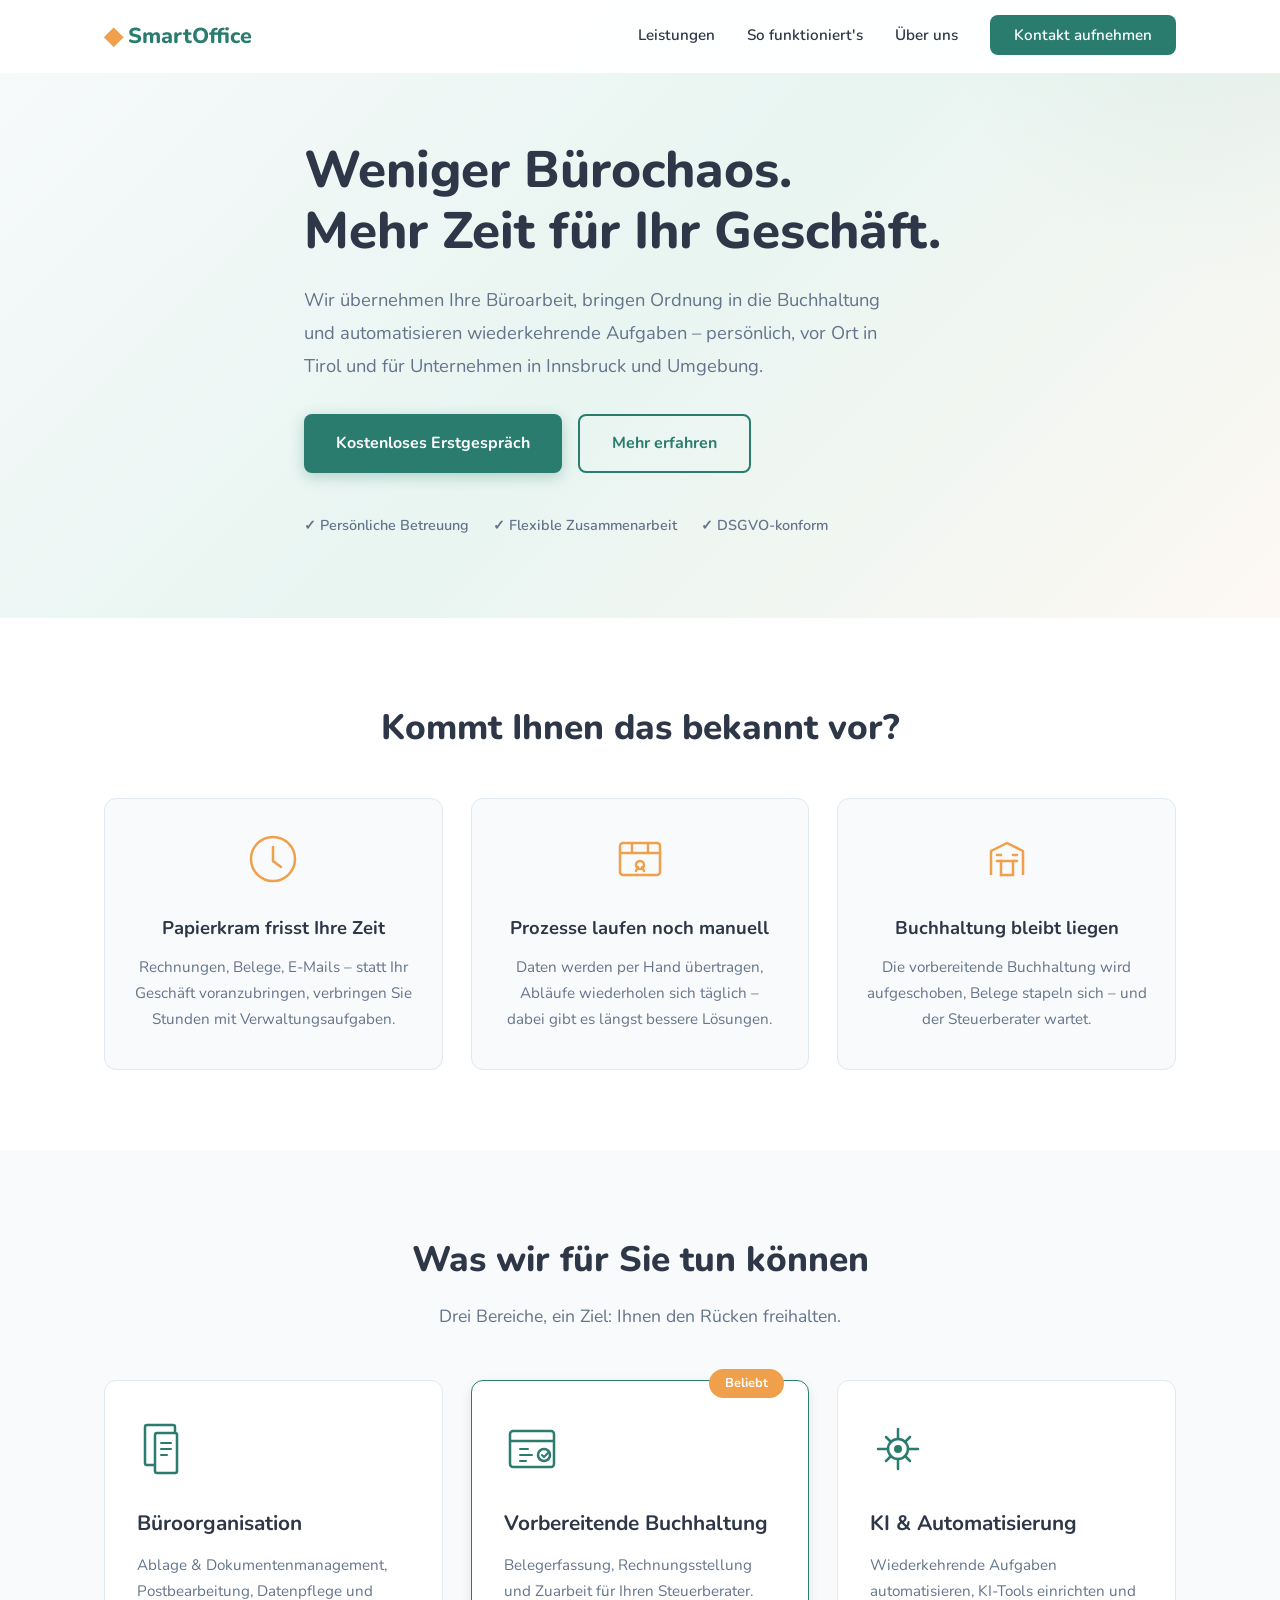
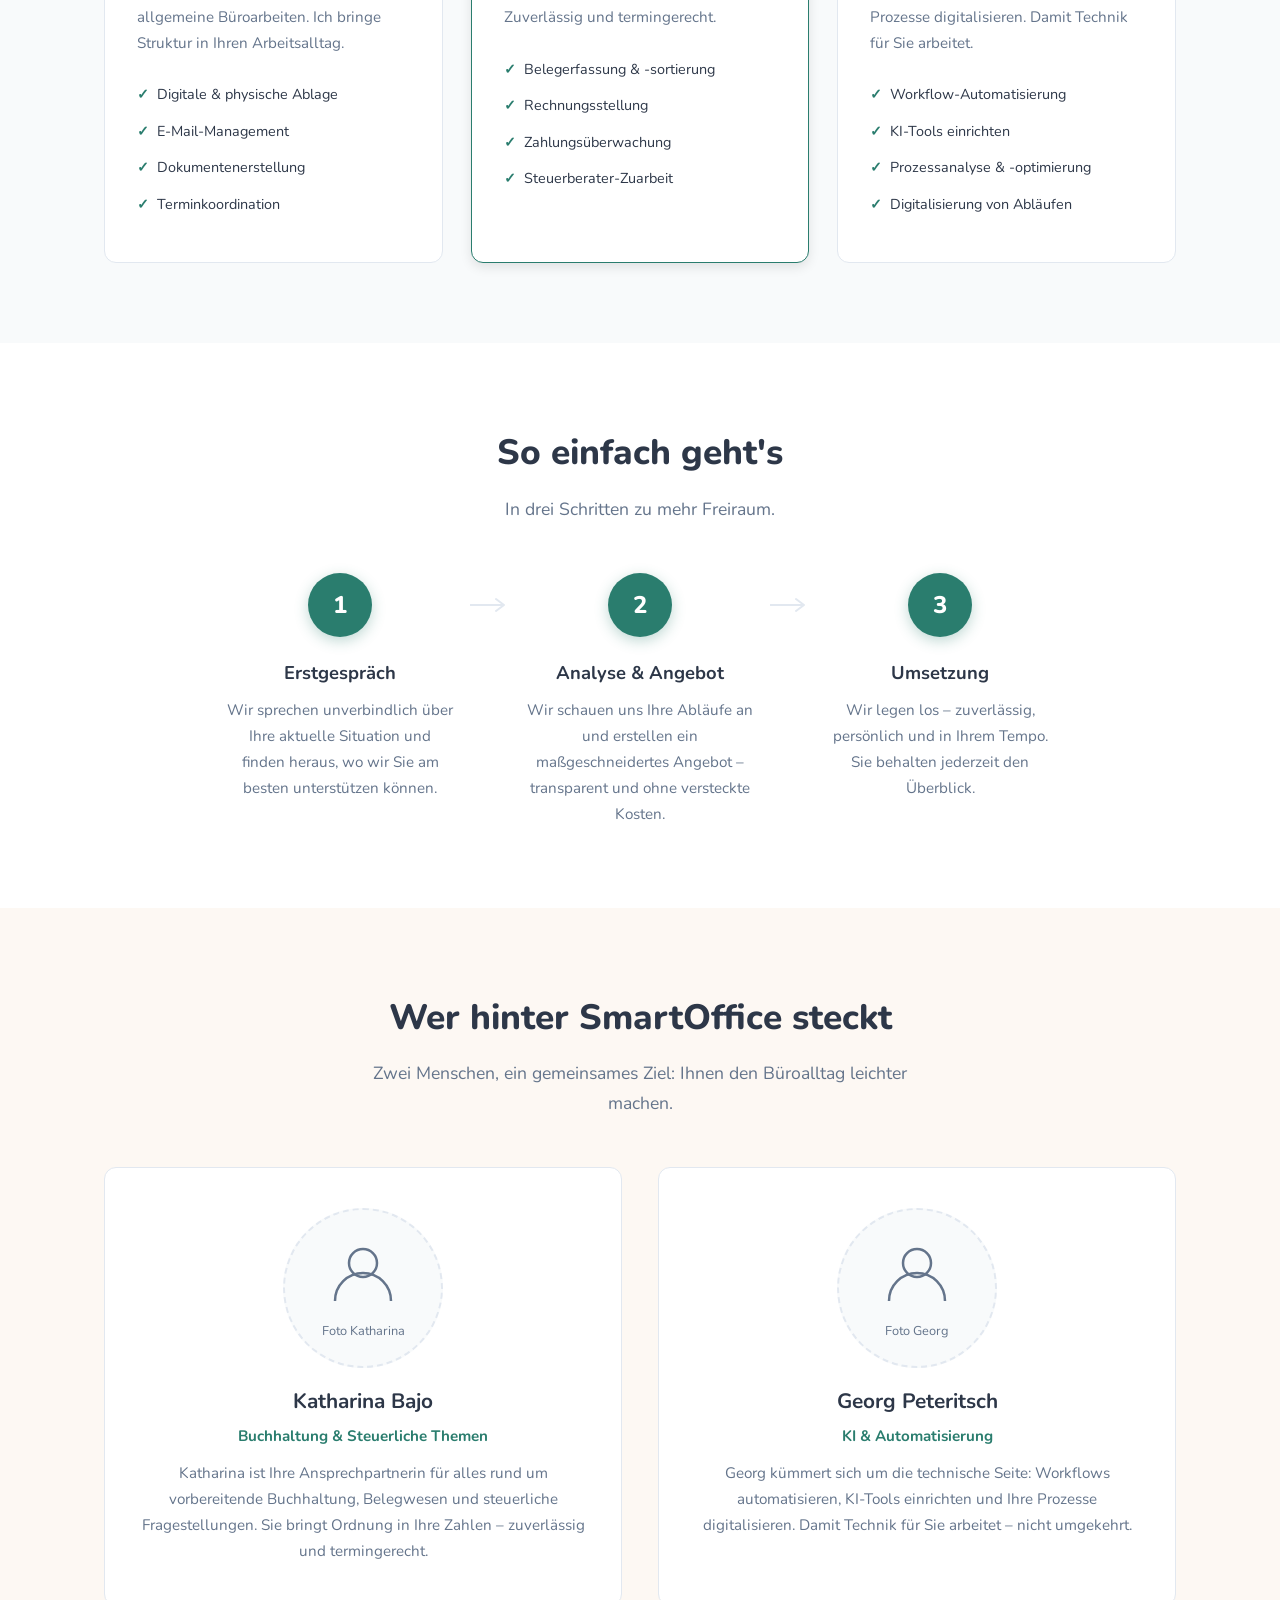
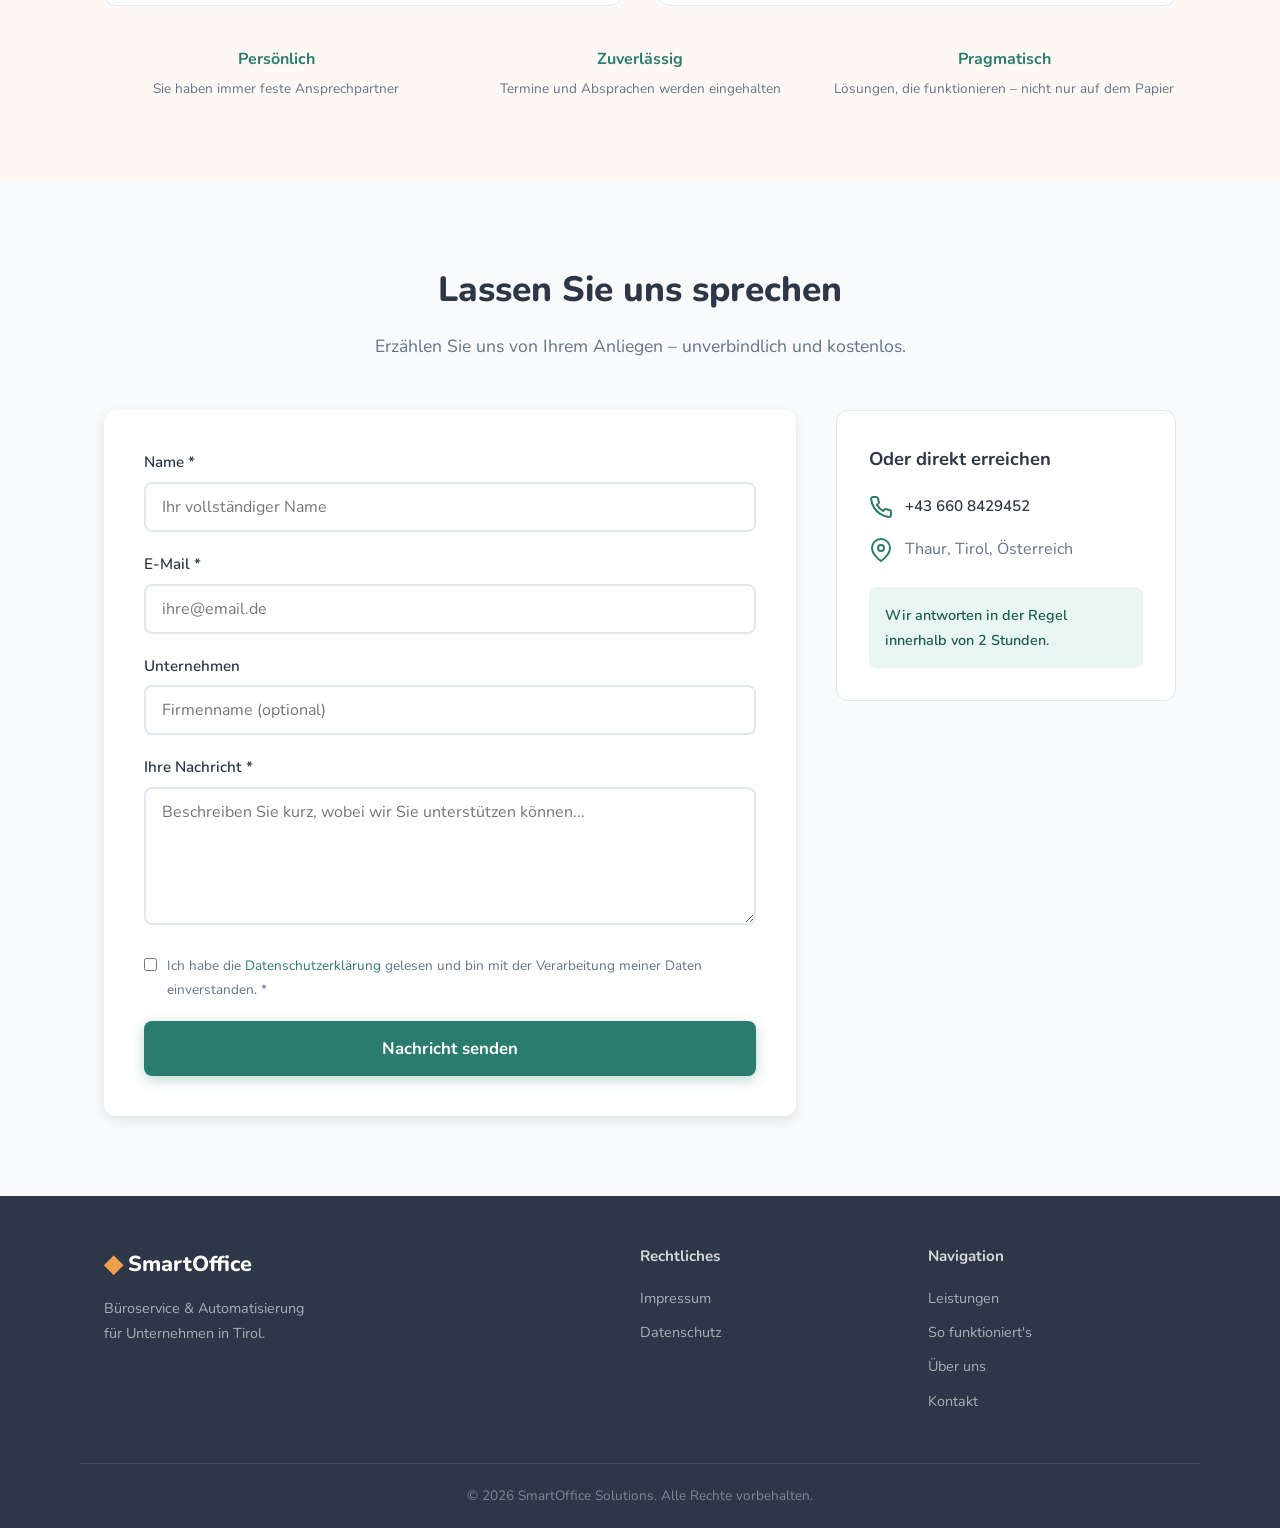
==== index.html @ bead30ac "SEO: Lokale Optimierung für Tirol/Innsbruck - Title & Meta-Description mit lokalen Keywords (Tirol, " ====
<!DOCTYPE html>
<html lang="de">
<head>
    <meta charset="UTF-8">
    <meta name="viewport" content="width=device-width, initial-scale=1.0">
    <title>Büroservice & KI-Automatisierung in Tirol | SmartOffice Solutions Innsbruck</title>
    <meta name="description" content="Büroservice in Tirol: Vorbereitende Buchhaltung, Büroorganisation und KI-Automatisierung für Unternehmen in Innsbruck, Thaur und Umgebung. Persönlich, zuverlässig, effizient.">
    <meta name="keywords" content="Büroservice Tirol, Büroservice Innsbruck, vorbereitende Buchhaltung Tirol, KI Automatisierung Tirol, Büroorganisation Innsbruck, virtuelle Assistenz Tirol, Prozessoptimierung KMU Österreich">
    <meta name="geo.region" content="AT-7">
    <meta name="geo.placename" content="Thaur, Tirol">
    <meta name="geo.position" content="47.2906;11.4614">
    <meta name="ICBM" content="47.2906, 11.4614">
    <link rel="canonical" href="https://smartoffice-solutions.at">
    <meta property="og:title" content="Büroservice & KI-Automatisierung in Tirol | SmartOffice Solutions">
    <meta property="og:description" content="Weniger Bürochaos, mehr Zeit für Ihr Geschäft. Büroorganisation, Buchhaltung und KI-Automatisierung in Tirol – aus einer Hand.">
    <meta property="og:type" content="website">
    <meta property="og:url" content="https://smartoffice-solutions.at">
    <meta property="og:locale" content="de_AT">
    <link rel="preconnect" href="https://fonts.googleapis.com">
    <link rel="preconnect" href="https://fonts.gstatic.com" crossorigin>
    <link href="https://fonts.googleapis.com/css2?family=Nunito:wght@400;600;700;800&display=swap" rel="stylesheet">
    <link rel="stylesheet" href="css/style.css">
</head>
<body>

    <!-- Navigation -->
    <nav class="navbar" id="navbar">
        <div class="container nav-container">
            <a href="#" class="logo">
                <span class="logo-icon">&#9670;</span> SmartOffice
            </a>
            <button class="nav-toggle" id="navToggle" aria-label="Menü öffnen">
                <span></span>
                <span></span>
                <span></span>
            </button>
            <ul class="nav-links" id="navLinks">
                <li><a href="#leistungen">Leistungen</a></li>
                <li><a href="#ablauf">So funktioniert's</a></li>
                <li><a href="#ueber">Über uns</a></li>
                <li><a href="#kontakt" class="nav-cta">Kontakt aufnehmen</a></li>
            </ul>
        </div>
    </nav>

    <!-- Hero -->
    <header class="hero" id="hero">
        <div class="container hero-content">
            <h1>Weniger Bürochaos.<br>Mehr Zeit für Ihr Geschäft.</h1>
            <p class="hero-subtitle">Wir übernehmen Ihre Büroarbeit, bringen Ordnung in die Buchhaltung und automatisieren wiederkehrende Aufgaben – persönlich, vor Ort in Tirol und für Unternehmen in Innsbruck und Umgebung.</p>
            <div class="hero-buttons">
                <a href="#kontakt" class="btn btn-primary">Kostenloses Erstgespräch</a>
                <a href="#leistungen" class="btn btn-secondary">Mehr erfahren</a>
            </div>
            <div class="hero-trust">
                <span>&#10003; Persönliche Betreuung</span>
                <span>&#10003; Flexible Zusammenarbeit</span>
                <span>&#10003; DSGVO-konform</span>
            </div>
        </div>
    </header>

    <!-- Pain Points -->
    <section class="pain-points" id="probleme">
        <div class="container">
            <h2 class="section-title">Kommt Ihnen das bekannt vor?</h2>
            <div class="pain-grid">
                <div class="pain-card">
                    <div class="pain-icon">
                        <svg width="48" height="48" viewBox="0 0 48 48" fill="none" xmlns="http://www.w3.org/2000/svg">
                            <circle cx="24" cy="24" r="22" stroke="currentColor" stroke-width="2.5"/>
                            <path d="M24 12v14l8 6" stroke="currentColor" stroke-width="2.5" stroke-linecap="round"/>
                        </svg>
                    </div>
                    <h3>Papierkram frisst Ihre Zeit</h3>
                    <p>Rechnungen, Belege, E-Mails – statt Ihr Geschäft voranzubringen, verbringen Sie Stunden mit Verwaltungsaufgaben.</p>
                </div>
                <div class="pain-card">
                    <div class="pain-icon">
                        <svg width="48" height="48" viewBox="0 0 48 48" fill="none" xmlns="http://www.w3.org/2000/svg">
                            <rect x="4" y="8" width="40" height="32" rx="3" stroke="currentColor" stroke-width="2.5"/>
                            <path d="M4 18h40M16 8v10M32 8v10" stroke="currentColor" stroke-width="2.5"/>
                            <circle cx="24" cy="30" r="4" stroke="currentColor" stroke-width="2.5"/>
                            <path d="M22 32l-2 4M26 32l2 4" stroke="currentColor" stroke-width="2.5" stroke-linecap="round"/>
                        </svg>
                    </div>
                    <h3>Prozesse laufen noch manuell</h3>
                    <p>Daten werden per Hand übertragen, Abläufe wiederholen sich täglich – dabei gibt es längst bessere Lösungen.</p>
                </div>
                <div class="pain-card">
                    <div class="pain-icon">
                        <svg width="48" height="48" viewBox="0 0 48 48" fill="none" xmlns="http://www.w3.org/2000/svg">
                            <path d="M8 40V16l16-8 16 8v24" stroke="currentColor" stroke-width="2.5" stroke-linejoin="round"/>
                            <rect x="18" y="26" width="12" height="14" stroke="currentColor" stroke-width="2.5"/>
                            <path d="M14 20h4M30 20h4M14 26h4M30 26h4" stroke="currentColor" stroke-width="2.5" stroke-linecap="round"/>
                        </svg>
                    </div>
                    <h3>Buchhaltung bleibt liegen</h3>
                    <p>Die vorbereitende Buchhaltung wird aufgeschoben, Belege stapeln sich – und der Steuerberater wartet.</p>
                </div>
            </div>
        </div>
    </section>

    <!-- Leistungen -->
    <section class="services" id="leistungen">
        <div class="container">
            <h2 class="section-title">Was wir für Sie tun können</h2>
            <p class="section-subtitle">Drei Bereiche, ein Ziel: Ihnen den Rücken freihalten.</p>
            <div class="services-grid">
                <div class="service-card">
                    <div class="service-icon">
                        <svg width="56" height="56" viewBox="0 0 56 56" fill="none" xmlns="http://www.w3.org/2000/svg">
                            <rect x="8" y="4" width="30" height="40" rx="2" stroke="currentColor" stroke-width="2.5"/>
                            <rect x="18" y="12" width="22" height="40" rx="2" fill="white" stroke="currentColor" stroke-width="2.5"/>
                            <path d="M24 22h10M24 28h10M24 34h6" stroke="currentColor" stroke-width="2" stroke-linecap="round"/>
                        </svg>
                    </div>
                    <h3>Büroorganisation</h3>
                    <p>Ablage & Dokumentenmanagement, Postbearbeitung, Datenpflege und allgemeine Büroarbeiten. Ich bringe Struktur in Ihren Arbeitsalltag.</p>
                    <ul class="service-list">
                        <li>Digitale & physische Ablage</li>
                        <li>E-Mail-Management</li>
                        <li>Dokumentenerstellung</li>
                        <li>Terminkoordination</li>
                    </ul>
                </div>
                <div class="service-card featured">
                    <div class="service-badge">Beliebt</div>
                    <div class="service-icon">
                        <svg width="56" height="56" viewBox="0 0 56 56" fill="none" xmlns="http://www.w3.org/2000/svg">
                            <rect x="6" y="10" width="44" height="36" rx="3" stroke="currentColor" stroke-width="2.5"/>
                            <path d="M6 20h44" stroke="currentColor" stroke-width="2.5"/>
                            <path d="M16 28h8M16 34h12M16 40h6" stroke="currentColor" stroke-width="2" stroke-linecap="round"/>
                            <circle cx="40" cy="34" r="6" stroke="currentColor" stroke-width="2.5"/>
                            <path d="M38 34l2 2 4-4" stroke="currentColor" stroke-width="2" stroke-linecap="round" stroke-linejoin="round"/>
                        </svg>
                    </div>
                    <h3>Vorbereitende Buchhaltung</h3>
                    <p>Belegerfassung, Rechnungsstellung und Zuarbeit für Ihren Steuerberater. Zuverlässig und termingerecht.</p>
                    <ul class="service-list">
                        <li>Belegerfassung & -sortierung</li>
                        <li>Rechnungsstellung</li>
                        <li>Zahlungsüberwachung</li>
                        <li>Steuerberater-Zuarbeit</li>
                    </ul>
                </div>
                <div class="service-card">
                    <div class="service-icon">
                        <svg width="56" height="56" viewBox="0 0 56 56" fill="none" xmlns="http://www.w3.org/2000/svg">
                            <circle cx="28" cy="28" r="10" stroke="currentColor" stroke-width="2.5"/>
                            <path d="M28 18V8M28 48v-10M38 28h10M8 28h10" stroke="currentColor" stroke-width="2.5" stroke-linecap="round"/>
                            <path d="M35 21l5-5M16 40l5-5M35 35l5 5M16 16l5 5" stroke="currentColor" stroke-width="2.5" stroke-linecap="round"/>
                            <circle cx="28" cy="28" r="4" fill="currentColor"/>
                        </svg>
                    </div>
                    <h3>KI & Automatisierung</h3>
                    <p>Wiederkehrende Aufgaben automatisieren, KI-Tools einrichten und Prozesse digitalisieren. Damit Technik für Sie arbeitet.</p>
                    <ul class="service-list">
                        <li>Workflow-Automatisierung</li>
                        <li>KI-Tools einrichten</li>
                        <li>Prozessanalyse & -optimierung</li>
                        <li>Digitalisierung von Abläufen</li>
                    </ul>
                </div>
            </div>
        </div>
    </section>

    <!-- So funktioniert's -->
    <section class="process" id="ablauf">
        <div class="container">
            <h2 class="section-title">So einfach geht's</h2>
            <p class="section-subtitle">In drei Schritten zu mehr Freiraum.</p>
            <div class="process-grid">
                <div class="process-step">
                    <div class="step-number">1</div>
                    <h3>Erstgespräch</h3>
                    <p>Wir sprechen unverbindlich über Ihre aktuelle Situation und finden heraus, wo wir Sie am besten unterstützen können.</p>
                </div>
                <div class="process-connector">
                    <svg width="40" height="24" viewBox="0 0 40 24" fill="none">
                        <path d="M0 12h32M26 6l8 6-8 6" stroke="currentColor" stroke-width="2" stroke-linecap="round" stroke-linejoin="round"/>
                    </svg>
                </div>
                <div class="process-step">
                    <div class="step-number">2</div>
                    <h3>Analyse & Angebot</h3>
                    <p>Wir schauen uns Ihre Abläufe an und erstellen ein maßgeschneidertes Angebot – transparent und ohne versteckte Kosten.</p>
                </div>
                <div class="process-connector">
                    <svg width="40" height="24" viewBox="0 0 40 24" fill="none">
                        <path d="M0 12h32M26 6l8 6-8 6" stroke="currentColor" stroke-width="2" stroke-linecap="round" stroke-linejoin="round"/>
                    </svg>
                </div>
                <div class="process-step">
                    <div class="step-number">3</div>
                    <h3>Umsetzung</h3>
                    <p>Wir legen los – zuverlässig, persönlich und in Ihrem Tempo. Sie behalten jederzeit den Überblick.</p>
                </div>
            </div>
        </div>
    </section>

    <!-- Über uns -->
    <section class="about" id="ueber">
        <div class="container">
            <h2 class="section-title">Wer hinter SmartOffice steckt</h2>
            <p class="section-subtitle">Zwei Menschen, ein gemeinsames Ziel: Ihnen den Büroalltag leichter machen.</p>
            <div class="team-grid">
                <div class="team-card">
                    <div class="about-placeholder">
                        <svg width="80" height="80" viewBox="0 0 80 80" fill="none" xmlns="http://www.w3.org/2000/svg">
                            <circle cx="40" cy="30" r="14" stroke="currentColor" stroke-width="2.5"/>
                            <path d="M12 68c0-15.5 12.5-28 28-28s28 12.5 28 28" stroke="currentColor" stroke-width="2.5"/>
                        </svg>
                        <span>Foto Katharina</span>
                    </div>
                    <h3>Katharina Bajo</h3>
                    <p class="team-role">Buchhaltung & Steuerliche Themen</p>
                    <p>Katharina ist Ihre Ansprechpartnerin für alles rund um vorbereitende Buchhaltung, Belegwesen und steuerliche Fragestellungen. Sie bringt Ordnung in Ihre Zahlen – zuverlässig und termingerecht.</p>
                </div>
                <div class="team-card">
                    <div class="about-placeholder">
                        <svg width="80" height="80" viewBox="0 0 80 80" fill="none" xmlns="http://www.w3.org/2000/svg">
                            <circle cx="40" cy="30" r="14" stroke="currentColor" stroke-width="2.5"/>
                            <path d="M12 68c0-15.5 12.5-28 28-28s28 12.5 28 28" stroke="currentColor" stroke-width="2.5"/>
                        </svg>
                        <span>Foto Georg</span>
                    </div>
                    <h3>Georg Peteritsch</h3>
                    <p class="team-role">KI & Automatisierung</p>
                    <p>Georg kümmert sich um die technische Seite: Workflows automatisieren, KI-Tools einrichten und Ihre Prozesse digitalisieren. Damit Technik für Sie arbeitet – nicht umgekehrt.</p>
                </div>
            </div>
            <div class="about-values">
                <div class="value">
                    <strong>Persönlich</strong>
                    <span>Sie haben immer feste Ansprechpartner</span>
                </div>
                <div class="value">
                    <strong>Zuverlässig</strong>
                    <span>Termine und Absprachen werden eingehalten</span>
                </div>
                <div class="value">
                    <strong>Pragmatisch</strong>
                    <span>Lösungen, die funktionieren – nicht nur auf dem Papier</span>
                </div>
            </div>
        </div>
    </section>

    <!-- Kontakt -->
    <section class="contact" id="kontakt">
        <div class="container">
            <h2 class="section-title">Lassen Sie uns sprechen</h2>
            <p class="section-subtitle">Erzählen Sie uns von Ihrem Anliegen – unverbindlich und kostenlos.</p>
            <div class="contact-wrapper">
                <form class="contact-form" id="contactForm" action="https://formspree.io/f/xvzdbojo" method="POST">
                    <div class="form-group">
                        <label for="name">Name *</label>
                        <input type="text" id="name" name="name" required placeholder="Ihr vollständiger Name">
                    </div>
                    <div class="form-group">
                        <label for="email">E-Mail *</label>
                        <input type="email" id="email" name="email" required placeholder="ihre@email.de">
                    </div>
                    <div class="form-group">
                        <label for="company">Unternehmen</label>
                        <input type="text" id="company" name="company" placeholder="Firmenname (optional)">
                    </div>
                    <div class="form-group">
                        <label for="message">Ihre Nachricht *</label>
                        <textarea id="message" name="message" rows="5" required placeholder="Beschreiben Sie kurz, wobei wir Sie unterstützen können..."></textarea>
                    </div>
                    <div class="form-group form-checkbox">
                        <input type="checkbox" id="privacy" name="privacy" required>
                        <label for="privacy">Ich habe die <a href="#datenschutz">Datenschutzerklärung</a> gelesen und bin mit der Verarbeitung meiner Daten einverstanden. *</label>
                    </div>
                    <button type="submit" class="btn btn-primary btn-submit">Nachricht senden</button>
                </form>
                <div class="contact-info">
                    <div class="contact-info-card">
                        <h3>Oder direkt erreichen</h3>
                        <div class="contact-detail">
                            <svg width="24" height="24" viewBox="0 0 24 24" fill="none"><path d="M22 16.92v3a2 2 0 01-2.18 2 19.79 19.79 0 01-8.63-3.07 19.5 19.5 0 01-6-6 19.79 19.79 0 01-3.07-8.67A2 2 0 014.11 2h3a2 2 0 012 1.72c.127.96.361 1.903.7 2.81a2 2 0 01-.45 2.11L8.09 9.91a16 16 0 006 6l1.27-1.27a2 2 0 012.11-.45c.907.339 1.85.573 2.81.7A2 2 0 0122 16.92z" stroke="currentColor" stroke-width="2"/></svg>
                            <a href="tel:+436608429452">+43 660 8429452</a>
                        </div>
                        <div class="contact-detail">
                            <svg width="24" height="24" viewBox="0 0 24 24" fill="none"><path d="M21 10c0 7-9 13-9 13s-9-6-9-13a9 9 0 0118 0z" stroke="currentColor" stroke-width="2"/><circle cx="12" cy="10" r="3" stroke="currentColor" stroke-width="2"/></svg>
                            <span>Thaur, Tirol, Österreich</span>
                        </div>
                        <p class="response-note">Wir antworten in der Regel innerhalb von 2 Stunden.</p>
                    </div>
                </div>
            </div>
        </div>
    </section>

    <!-- Footer -->
    <footer class="footer">
        <div class="container footer-content">
            <div class="footer-brand">
                <a href="#" class="logo">
                    <span class="logo-icon">&#9670;</span> SmartOffice
                </a>
                <p>Büroservice & Automatisierung<br>für Unternehmen in Tirol.</p>
            </div>
            <div class="footer-links">
                <h4>Rechtliches</h4>
                <a href="#impressum">Impressum</a>
                <a href="#datenschutz">Datenschutz</a>
            </div>
            <div class="footer-links">
                <h4>Navigation</h4>
                <a href="#leistungen">Leistungen</a>
                <a href="#ablauf">So funktioniert's</a>
                <a href="#ueber">Über uns</a>
                <a href="#kontakt">Kontakt</a>
            </div>
        </div>
        <div class="container footer-bottom">
            <p>&copy; 2026 SmartOffice Solutions. Alle Rechte vorbehalten.</p>
        </div>
    </footer>

    <!-- Structured Data: LocalBusiness -->
    <script type="application/ld+json">
    {
        "@context": "https://schema.org",
        "@type": "ProfessionalService",
        "name": "SmartOffice Solutions",
        "description": "Büroservice, vorbereitende Buchhaltung und KI-Automatisierung für kleine und mittlere Unternehmen in Tirol.",
        "url": "https://smartoffice-solutions.at",
        "telephone": "+436608429452",
        "address": {
            "@type": "PostalAddress",
            "addressLocality": "Thaur",
            "addressRegion": "Tirol",
            "addressCountry": "AT"
        },
        "geo": {
            "@type": "GeoCoordinates",
            "latitude": 47.2906,
            "longitude": 11.4614
        },
        "areaServed": [
            {
                "@type": "State",
                "name": "Tirol"
            },
            {
                "@type": "City",
                "name": "Innsbruck"
            },
            {
                "@type": "City",
                "name": "Thaur"
            }
        ],
        "serviceType": [
            "Büroservice",
            "Vorbereitende Buchhaltung",
            "KI-Automatisierung",
            "Büroorganisation",
            "Prozessoptimierung"
        ],
        "employee": [
            {
                "@type": "Person",
                "name": "Katharina Bajo",
                "jobTitle": "Buchhaltung & Steuerliche Themen"
            },
            {
                "@type": "Person",
                "name": "Georg Peteritsch",
                "jobTitle": "KI & Automatisierung"
            }
        ],
        "openingHoursSpecification": {
            "@type": "OpeningHoursSpecification",
            "dayOfWeek": ["Monday", "Tuesday", "Wednesday", "Thursday", "Friday"],
            "opens": "08:00",
            "closes": "18:00"
        }
    }
    </script>

    <script src="js/main.js"></script>
</body>
</html>
---- css/style.css ----
/* ========================================
   SmartOffice Solutions – Styles
   ======================================== */

/* --- Reset & Base --- */
*, *::before, *::after {
    margin: 0;
    padding: 0;
    box-sizing: border-box;
}

:root {
    --color-primary: #2a7d6e;
    --color-primary-dark: #1e5c51;
    --color-primary-light: #e8f5f1;
    --color-accent: #f0a04b;
    --color-accent-light: #fff5e6;
    --color-text: #2d3748;
    --color-text-light: #64748b;
    --color-bg: #ffffff;
    --color-bg-soft: #f8fafb;
    --color-bg-warm: #fdf8f3;
    --color-border: #e2e8f0;
    --shadow-sm: 0 1px 3px rgba(0,0,0,0.08);
    --shadow-md: 0 4px 12px rgba(0,0,0,0.1);
    --shadow-lg: 0 12px 32px rgba(0,0,0,0.12);
    --radius: 12px;
    --radius-sm: 8px;
    --transition: 0.3s ease;
}

html {
    scroll-behavior: smooth;
    scroll-padding-top: 80px;
}

body {
    font-family: 'Nunito', -apple-system, BlinkMacSystemFont, 'Segoe UI', sans-serif;
    color: var(--color-text);
    line-height: 1.7;
    background: var(--color-bg);
    -webkit-font-smoothing: antialiased;
}

.container {
    max-width: 1120px;
    margin: 0 auto;
    padding: 0 24px;
}

a {
    color: var(--color-primary);
    text-decoration: none;
    transition: color var(--transition);
}

a:hover {
    color: var(--color-primary-dark);
}

img {
    max-width: 100%;
    display: block;
}

/* --- Buttons --- */
.btn {
    display: inline-flex;
    align-items: center;
    justify-content: center;
    padding: 14px 32px;
    border-radius: var(--radius-sm);
    font-family: inherit;
    font-size: 1rem;
    font-weight: 700;
    cursor: pointer;
    border: none;
    transition: all var(--transition);
    text-decoration: none;
}

.btn-primary {
    background: var(--color-primary);
    color: #fff;
    box-shadow: 0 4px 14px rgba(42, 125, 110, 0.3);
}

.btn-primary:hover {
    background: var(--color-primary-dark);
    color: #fff;
    transform: translateY(-2px);
    box-shadow: 0 6px 20px rgba(42, 125, 110, 0.4);
}

.btn-secondary {
    background: transparent;
    color: var(--color-primary);
    border: 2px solid var(--color-primary);
}

.btn-secondary:hover {
    background: var(--color-primary-light);
    color: var(--color-primary-dark);
}

/* --- Navigation --- */
.navbar {
    position: fixed;
    top: 0;
    left: 0;
    right: 0;
    z-index: 1000;
    background: rgba(255, 255, 255, 0.95);
    backdrop-filter: blur(10px);
    border-bottom: 1px solid transparent;
    transition: all var(--transition);
}

.navbar.scrolled {
    border-bottom-color: var(--color-border);
    box-shadow: var(--shadow-sm);
}

.nav-container {
    display: flex;
    align-items: center;
    justify-content: space-between;
    height: 72px;
}

.logo {
    font-size: 1.35rem;
    font-weight: 800;
    color: var(--color-primary);
    display: flex;
    align-items: center;
    gap: 6px;
}

.logo:hover {
    color: var(--color-primary);
}

.logo-icon {
    color: var(--color-accent);
    font-size: 1.1em;
}

.nav-links {
    display: flex;
    align-items: center;
    gap: 32px;
    list-style: none;
}

.nav-links a {
    font-weight: 600;
    color: var(--color-text);
    font-size: 0.95rem;
    position: relative;
}

.nav-links a:hover {
    color: var(--color-primary);
}

.nav-links a::after {
    content: '';
    position: absolute;
    bottom: -4px;
    left: 0;
    width: 0;
    height: 2px;
    background: var(--color-primary);
    transition: width var(--transition);
}

.nav-links a:hover::after {
    width: 100%;
}

.nav-cta {
    background: var(--color-primary);
    color: #fff !important;
    padding: 10px 24px;
    border-radius: var(--radius-sm);
}

.nav-cta:hover {
    background: var(--color-primary-dark) !important;
}

.nav-cta::after {
    display: none !important;
}

.nav-toggle {
    display: none;
    flex-direction: column;
    gap: 5px;
    background: none;
    border: none;
    cursor: pointer;
    padding: 8px;
}

.nav-toggle span {
    width: 24px;
    height: 2.5px;
    background: var(--color-text);
    border-radius: 2px;
    transition: all var(--transition);
}

/* --- Hero --- */
.hero {
    padding: 140px 0 80px;
    background: linear-gradient(135deg, var(--color-bg-soft) 0%, var(--color-primary-light) 50%, var(--color-bg-warm) 100%);
    position: relative;
    overflow: hidden;
}

.hero::before {
    content: '';
    position: absolute;
    top: -50%;
    right: -20%;
    width: 600px;
    height: 600px;
    border-radius: 50%;
    background: radial-gradient(circle, rgba(42, 125, 110, 0.06) 0%, transparent 70%);
}

.hero-content {
    position: relative;
    max-width: 720px;
}

.hero h1 {
    font-size: clamp(2rem, 5vw, 3.2rem);
    font-weight: 800;
    line-height: 1.2;
    color: var(--color-text);
    margin-bottom: 20px;
}

.hero-subtitle {
    font-size: 1.15rem;
    color: var(--color-text-light);
    line-height: 1.8;
    margin-bottom: 32px;
    max-width: 580px;
}

.hero-buttons {
    display: flex;
    gap: 16px;
    flex-wrap: wrap;
    margin-bottom: 40px;
}

.hero-trust {
    display: flex;
    gap: 24px;
    flex-wrap: wrap;
    color: var(--color-text-light);
    font-size: 0.9rem;
    font-weight: 600;
}

.hero-trust span {
    display: flex;
    align-items: center;
    gap: 6px;
}

/* --- Section Titles --- */
.section-title {
    font-size: clamp(1.6rem, 3.5vw, 2.2rem);
    font-weight: 800;
    text-align: center;
    margin-bottom: 12px;
}

.section-subtitle {
    text-align: center;
    color: var(--color-text-light);
    font-size: 1.1rem;
    margin-bottom: 48px;
    max-width: 560px;
    margin-left: auto;
    margin-right: auto;
}

/* --- Pain Points --- */
.pain-points {
    padding: 80px 0;
    background: var(--color-bg);
}

.pain-grid {
    display: grid;
    grid-template-columns: repeat(3, 1fr);
    gap: 28px;
    margin-top: 40px;
}

.pain-card {
    text-align: center;
    padding: 36px 28px;
    border-radius: var(--radius);
    background: var(--color-bg-soft);
    border: 1px solid var(--color-border);
    transition: all var(--transition);
}

.pain-card:hover {
    transform: translateY(-4px);
    box-shadow: var(--shadow-md);
}

.pain-icon {
    color: var(--color-accent);
    margin-bottom: 20px;
}

.pain-card h3 {
    font-size: 1.15rem;
    margin-bottom: 12px;
}

.pain-card p {
    color: var(--color-text-light);
    font-size: 0.95rem;
}

/* --- Services --- */
.services {
    padding: 80px 0;
    background: var(--color-bg-soft);
}

.services-grid {
    display: grid;
    grid-template-columns: repeat(3, 1fr);
    gap: 28px;
}

.service-card {
    background: var(--color-bg);
    border-radius: var(--radius);
    padding: 40px 32px;
    border: 1px solid var(--color-border);
    transition: all var(--transition);
    position: relative;
}

.service-card:hover {
    transform: translateY(-4px);
    box-shadow: var(--shadow-lg);
}

.service-card.featured {
    border-color: var(--color-primary);
    box-shadow: var(--shadow-md);
}

.service-badge {
    position: absolute;
    top: -12px;
    right: 24px;
    background: var(--color-accent);
    color: #fff;
    font-size: 0.8rem;
    font-weight: 700;
    padding: 4px 16px;
    border-radius: 20px;
}

.service-icon {
    color: var(--color-primary);
    margin-bottom: 20px;
}

.service-card h3 {
    font-size: 1.3rem;
    margin-bottom: 12px;
}

.service-card p {
    color: var(--color-text-light);
    font-size: 0.95rem;
    margin-bottom: 20px;
}

.service-list {
    list-style: none;
}

.service-list li {
    padding: 6px 0;
    font-size: 0.9rem;
    color: var(--color-text);
    display: flex;
    align-items: center;
    gap: 8px;
}

.service-list li::before {
    content: '\2713';
    color: var(--color-primary);
    font-weight: 700;
}

/* --- Process --- */
.process {
    padding: 80px 0;
    background: var(--color-bg);
}

.process-grid {
    display: flex;
    align-items: flex-start;
    justify-content: center;
    gap: 0;
}

.process-step {
    text-align: center;
    flex: 0 1 260px;
    padding: 0 16px;
}

.step-number {
    width: 64px;
    height: 64px;
    border-radius: 50%;
    background: var(--color-primary);
    color: #fff;
    font-size: 1.5rem;
    font-weight: 800;
    display: flex;
    align-items: center;
    justify-content: center;
    margin: 0 auto 20px;
    box-shadow: 0 4px 14px rgba(42, 125, 110, 0.3);
}

.process-step h3 {
    font-size: 1.15rem;
    margin-bottom: 10px;
}

.process-step p {
    color: var(--color-text-light);
    font-size: 0.95rem;
}

.process-connector {
    color: var(--color-border);
    flex-shrink: 0;
    padding-top: 20px;
}

/* --- About --- */
.about {
    padding: 80px 0;
    background: var(--color-bg-warm);
}

.team-grid {
    display: grid;
    grid-template-columns: repeat(2, 1fr);
    gap: 36px;
    margin-bottom: 40px;
}

.team-card {
    background: var(--color-bg);
    border-radius: var(--radius);
    padding: 40px 32px;
    text-align: center;
    border: 1px solid var(--color-border);
    transition: all var(--transition);
}

.team-card:hover {
    transform: translateY(-4px);
    box-shadow: var(--shadow-md);
}

.team-card h3 {
    font-size: 1.3rem;
    margin-top: 16px;
    margin-bottom: 4px;
}

.team-role {
    color: var(--color-primary);
    font-weight: 700;
    font-size: 0.95rem;
    margin-bottom: 12px;
}

.team-card > p:last-child {
    color: var(--color-text-light);
    font-size: 0.95rem;
}

.about-placeholder {
    width: 160px;
    height: 160px;
    border-radius: 50%;
    background: var(--color-bg-soft);
    border: 2px dashed var(--color-border);
    display: flex;
    flex-direction: column;
    align-items: center;
    justify-content: center;
    gap: 8px;
    color: var(--color-text-light);
    font-size: 0.8rem;
    margin: 0 auto;
}

.about-values {
    display: grid;
    grid-template-columns: repeat(3, 1fr);
    gap: 20px;
    margin-top: 28px;
    text-align: center;
}

.value {
    display: flex;
    flex-direction: column;
    gap: 4px;
}

.value strong {
    color: var(--color-primary);
    font-size: 1rem;
}

.value span {
    font-size: 0.85rem;
    color: var(--color-text-light);
}

/* --- Contact --- */
.contact {
    padding: 80px 0;
    background: var(--color-bg-soft);
}

.contact-wrapper {
    display: grid;
    grid-template-columns: 1fr 340px;
    gap: 40px;
    align-items: start;
}

.contact-form {
    background: var(--color-bg);
    padding: 40px;
    border-radius: var(--radius);
    box-shadow: var(--shadow-md);
}

.form-group {
    margin-bottom: 20px;
}

.form-group label {
    display: block;
    font-weight: 600;
    margin-bottom: 6px;
    font-size: 0.95rem;
}

.form-group input,
.form-group textarea {
    width: 100%;
    padding: 12px 16px;
    border: 2px solid var(--color-border);
    border-radius: var(--radius-sm);
    font-family: inherit;
    font-size: 1rem;
    transition: border-color var(--transition);
    background: var(--color-bg);
    color: var(--color-text);
}

.form-group input:focus,
.form-group textarea:focus {
    outline: none;
    border-color: var(--color-primary);
    box-shadow: 0 0 0 3px rgba(42, 125, 110, 0.1);
}

.form-group textarea {
    resize: vertical;
    min-height: 120px;
}

.form-checkbox {
    display: flex;
    gap: 10px;
    align-items: flex-start;
}

.form-checkbox input[type="checkbox"] {
    width: auto;
    margin-top: 4px;
    accent-color: var(--color-primary);
}

.form-checkbox label {
    font-size: 0.85rem;
    font-weight: 400;
    color: var(--color-text-light);
    margin-bottom: 0;
}

.btn-submit {
    width: 100%;
    padding: 16px;
    font-size: 1.05rem;
}

.contact-info-card {
    background: var(--color-bg);
    padding: 32px;
    border-radius: var(--radius);
    border: 1px solid var(--color-border);
}

.contact-info-card h3 {
    font-size: 1.15rem;
    margin-bottom: 20px;
}

.contact-detail {
    display: flex;
    align-items: center;
    gap: 12px;
    margin-bottom: 16px;
    color: var(--color-text-light);
}

.contact-detail svg {
    flex-shrink: 0;
    color: var(--color-primary);
}

.contact-detail a {
    color: var(--color-text);
    font-weight: 600;
    font-size: 0.95rem;
}

.response-note {
    margin-top: 24px;
    padding: 16px;
    background: var(--color-primary-light);
    border-radius: var(--radius-sm);
    font-size: 0.9rem;
    color: var(--color-primary-dark);
    font-weight: 600;
}

/* Form Success State */
.form-success {
    text-align: center;
    padding: 40px 20px;
}

.form-success h3 {
    color: var(--color-primary);
    font-size: 1.4rem;
    margin-bottom: 12px;
}

.form-success p {
    color: var(--color-text-light);
}

/* --- Footer --- */
.footer {
    background: var(--color-text);
    color: #fff;
    padding: 48px 0 0;
}

.footer-content {
    display: grid;
    grid-template-columns: 2fr 1fr 1fr;
    gap: 40px;
    padding-bottom: 40px;
    border-bottom: 1px solid rgba(255,255,255,0.1);
}

.footer-brand .logo {
    color: #fff;
    margin-bottom: 12px;
}

.footer-brand p {
    color: rgba(255,255,255,0.6);
    font-size: 0.9rem;
}

.footer-links h4 {
    font-size: 0.95rem;
    margin-bottom: 16px;
    color: rgba(255,255,255,0.8);
}

.footer-links a {
    display: block;
    color: rgba(255,255,255,0.6);
    font-size: 0.9rem;
    margin-bottom: 10px;
    transition: color var(--transition);
}

.footer-links a:hover {
    color: #fff;
}

.footer-bottom {
    padding: 20px 0;
    text-align: center;
}

.footer-bottom p {
    font-size: 0.85rem;
    color: rgba(255,255,255,0.4);
}

/* ========================================
   Responsive
   ======================================== */
@media (max-width: 900px) {
    .pain-grid,
    .services-grid {
        grid-template-columns: 1fr;
        max-width: 480px;
        margin-left: auto;
        margin-right: auto;
    }

    .team-grid {
        grid-template-columns: 1fr;
        max-width: 480px;
        margin-left: auto;
        margin-right: auto;
    }

    .about-values {
        grid-template-columns: 1fr;
        text-align: left;
    }

    .contact-wrapper {
        grid-template-columns: 1fr;
    }

    .process-grid {
        flex-direction: column;
        align-items: center;
    }

    .process-connector {
        transform: rotate(90deg);
        padding-top: 0;
        margin: 8px 0;
    }

    .footer-content {
        grid-template-columns: 1fr;
        text-align: center;
    }
}

@media (max-width: 768px) {
    .nav-toggle {
        display: flex;
    }

    .nav-links {
        display: none;
        position: absolute;
        top: 72px;
        left: 0;
        right: 0;
        background: var(--color-bg);
        flex-direction: column;
        padding: 24px;
        gap: 16px;
        border-bottom: 1px solid var(--color-border);
        box-shadow: var(--shadow-md);
    }

    .nav-links.active {
        display: flex;
    }

    .nav-links a::after {
        display: none;
    }

    .nav-cta {
        text-align: center;
        width: 100%;
    }

    .hero {
        padding: 120px 0 60px;
    }

    .hero h1 {
        font-size: 1.8rem;
    }

    .hero-buttons {
        flex-direction: column;
    }

    .hero-trust {
        flex-direction: column;
        gap: 8px;
    }

    .contact-form {
        padding: 24px;
    }

    .section-title {
        font-size: 1.5rem;
    }
}

/* --- Nav Toggle Animation --- */
.nav-toggle.active span:nth-child(1) {
    transform: rotate(45deg) translate(5px, 5px);
}

.nav-toggle.active span:nth-child(2) {
    opacity: 0;
}

.nav-toggle.active span:nth-child(3) {
    transform: rotate(-45deg) translate(5px, -5px);
}

/* --- Animations --- */
@media (prefers-reduced-motion: no-preference) {
    .pain-card,
    .service-card,
    .process-step {
        opacity: 0;
        transform: translateY(20px);
        transition: opacity 0.6s ease, transform 0.6s ease;
    }

    .pain-card.visible,
    .service-card.visible,
    .process-step.visible {
        opacity: 1;
        transform: translateY(0);
    }
}
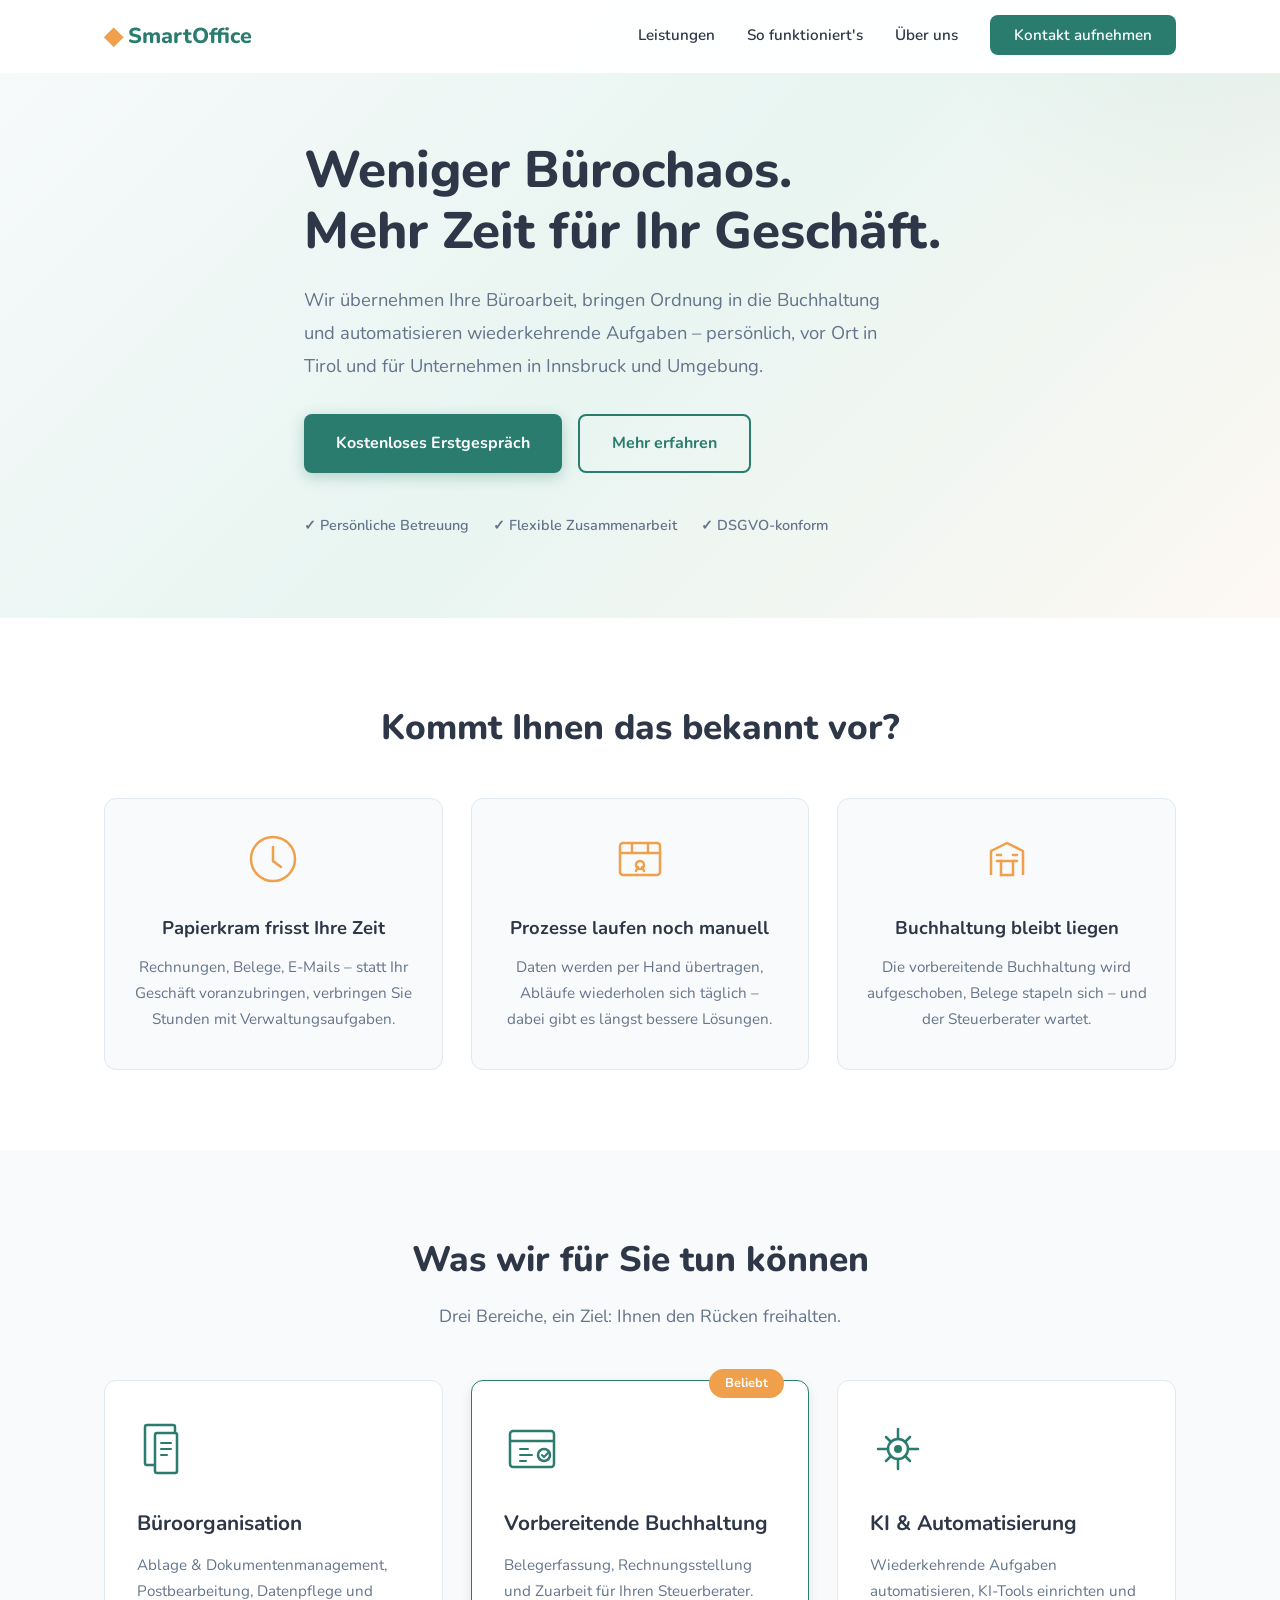
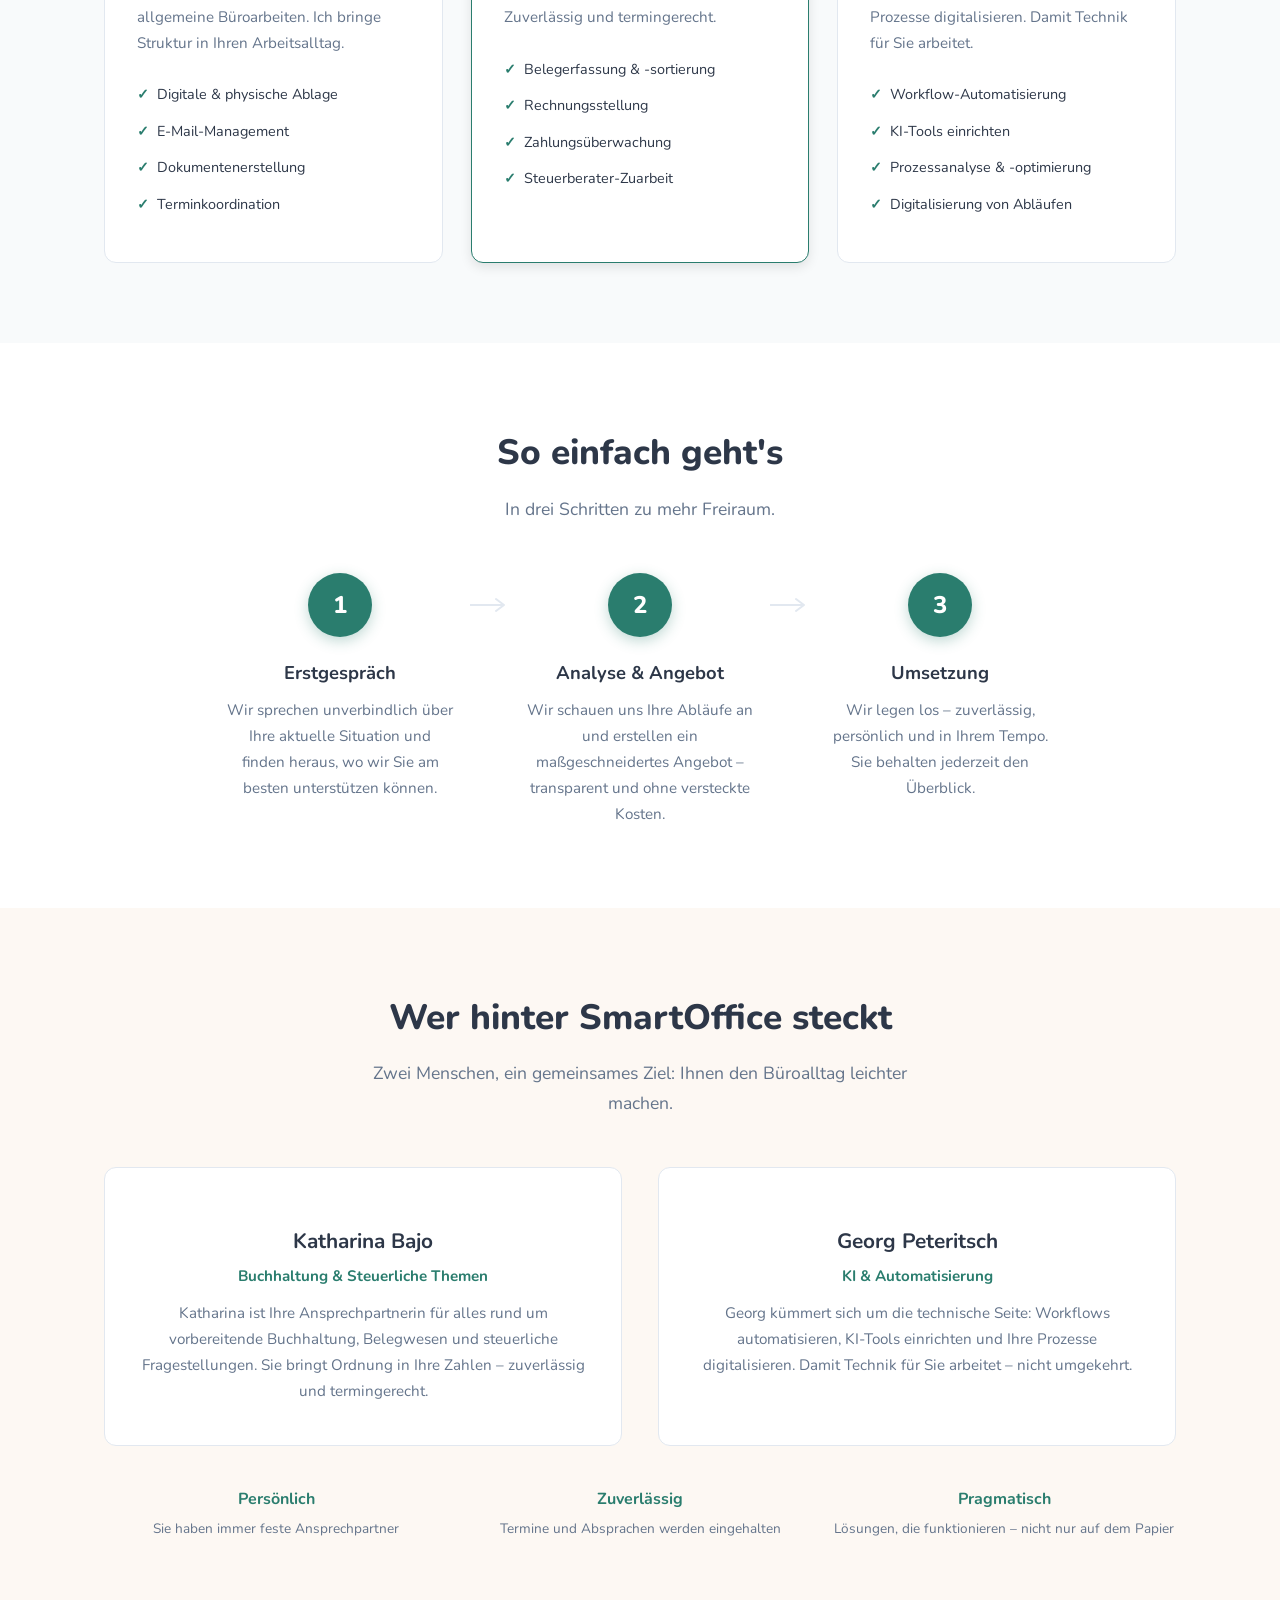
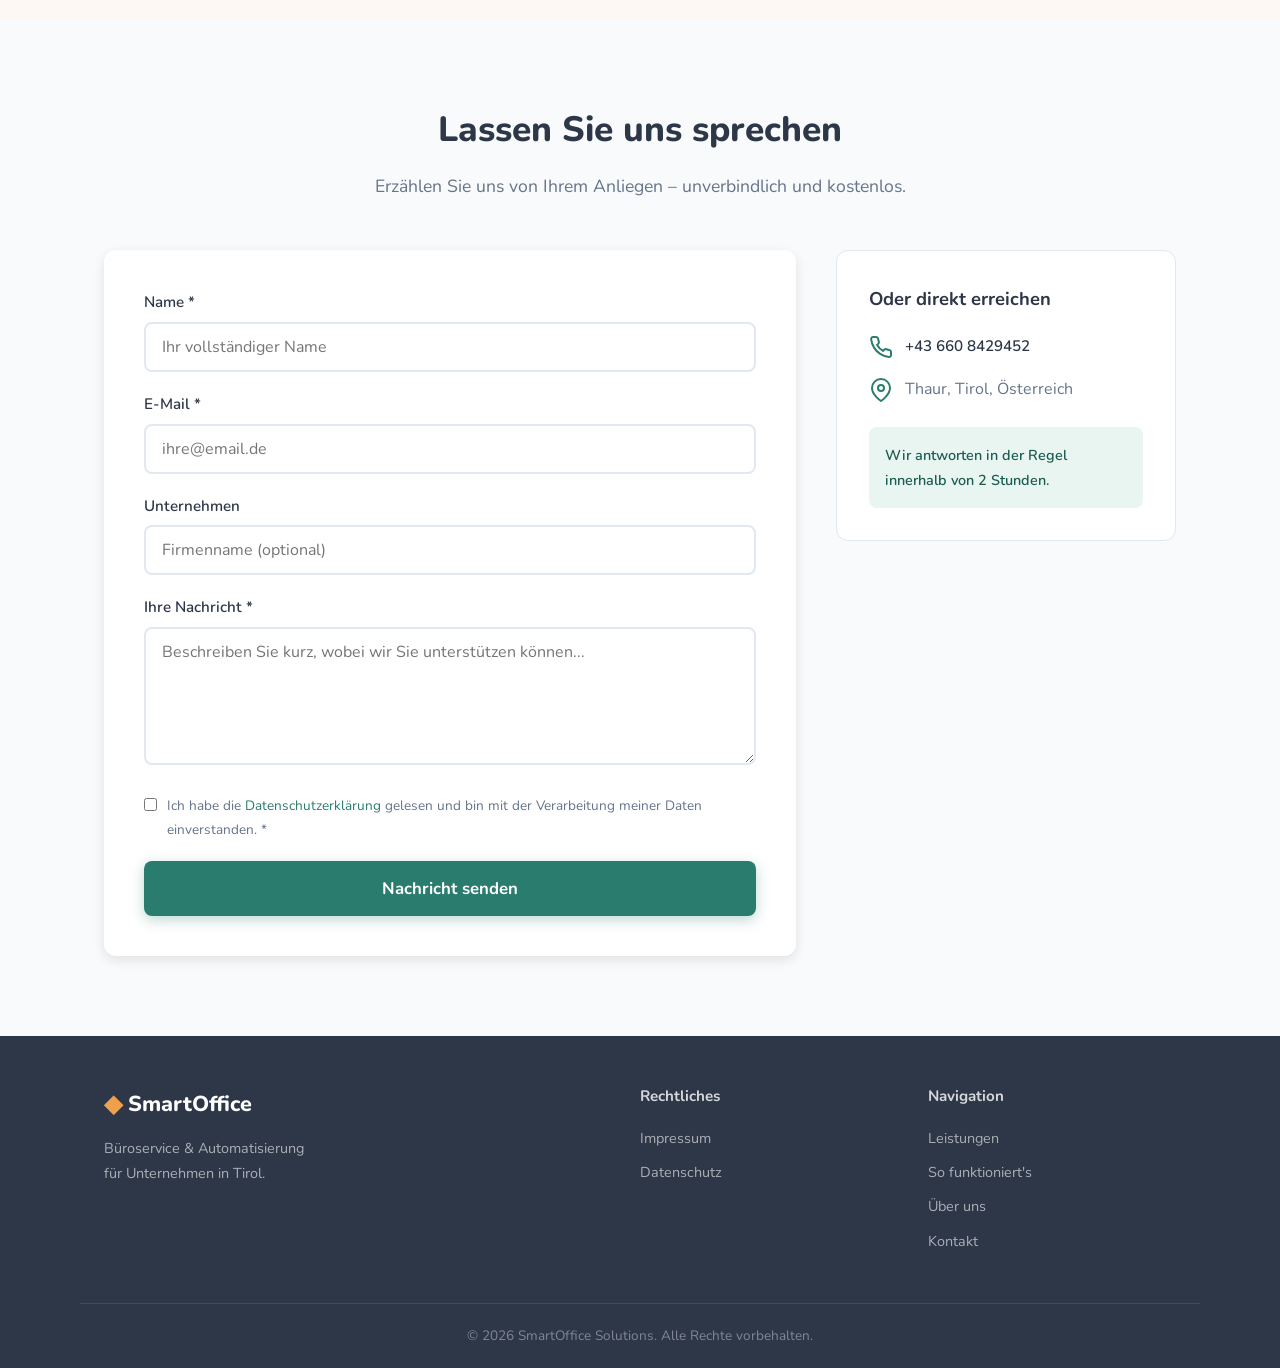
==== commit 8850f0a7: "Foto-Platzhalter aus Team-Karten entfernt Co-Authored-By: Claude Opus 4.6 (1M context) <noreply@anth" ====
--- a/index.html
+++ b/index.html
@@ -209,25 +209,11 @@
             <p class="section-subtitle">Zwei Menschen, ein gemeinsames Ziel: Ihnen den Büroalltag leichter machen.</p>
             <div class="team-grid">
                 <div class="team-card">
-                    <div class="about-placeholder">
-                        <svg width="80" height="80" viewBox="0 0 80 80" fill="none" xmlns="http://www.w3.org/2000/svg">
-                            <circle cx="40" cy="30" r="14" stroke="currentColor" stroke-width="2.5"/>
-                            <path d="M12 68c0-15.5 12.5-28 28-28s28 12.5 28 28" stroke="currentColor" stroke-width="2.5"/>
-                        </svg>
-                        <span>Foto Katharina</span>
-                    </div>
                     <h3>Katharina Bajo</h3>
                     <p class="team-role">Buchhaltung & Steuerliche Themen</p>
                     <p>Katharina ist Ihre Ansprechpartnerin für alles rund um vorbereitende Buchhaltung, Belegwesen und steuerliche Fragestellungen. Sie bringt Ordnung in Ihre Zahlen – zuverlässig und termingerecht.</p>
                 </div>
                 <div class="team-card">
-                    <div class="about-placeholder">
-                        <svg width="80" height="80" viewBox="0 0 80 80" fill="none" xmlns="http://www.w3.org/2000/svg">
-                            <circle cx="40" cy="30" r="14" stroke="currentColor" stroke-width="2.5"/>
-                            <path d="M12 68c0-15.5 12.5-28 28-28s28 12.5 28 28" stroke="currentColor" stroke-width="2.5"/>
-                        </svg>
-                        <span>Foto Georg</span>
-                    </div>
                     <h3>Georg Peteritsch</h3>
                     <p class="team-role">KI & Automatisierung</p>
                     <p>Georg kümmert sich um die technische Seite: Workflows automatisieren, KI-Tools einrichten und Ihre Prozesse digitalisieren. Damit Technik für Sie arbeitet – nicht umgekehrt.</p>
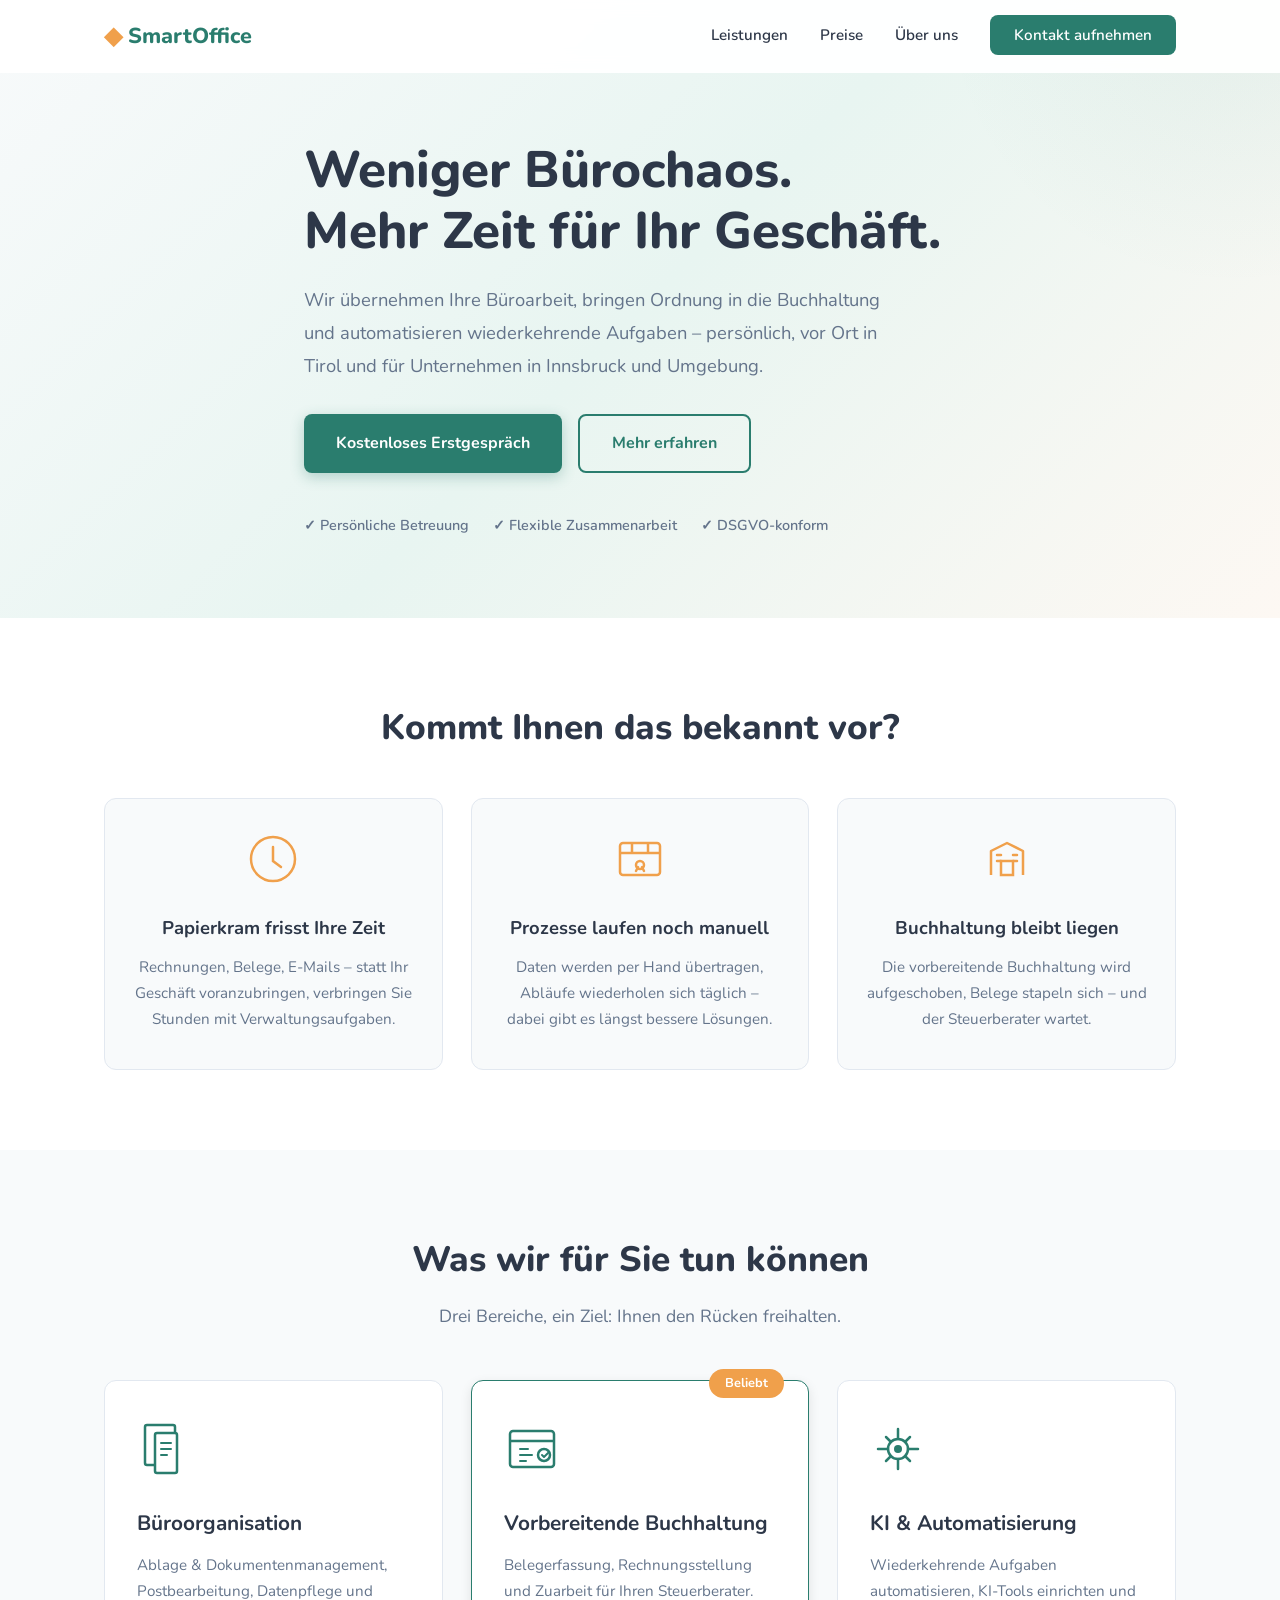
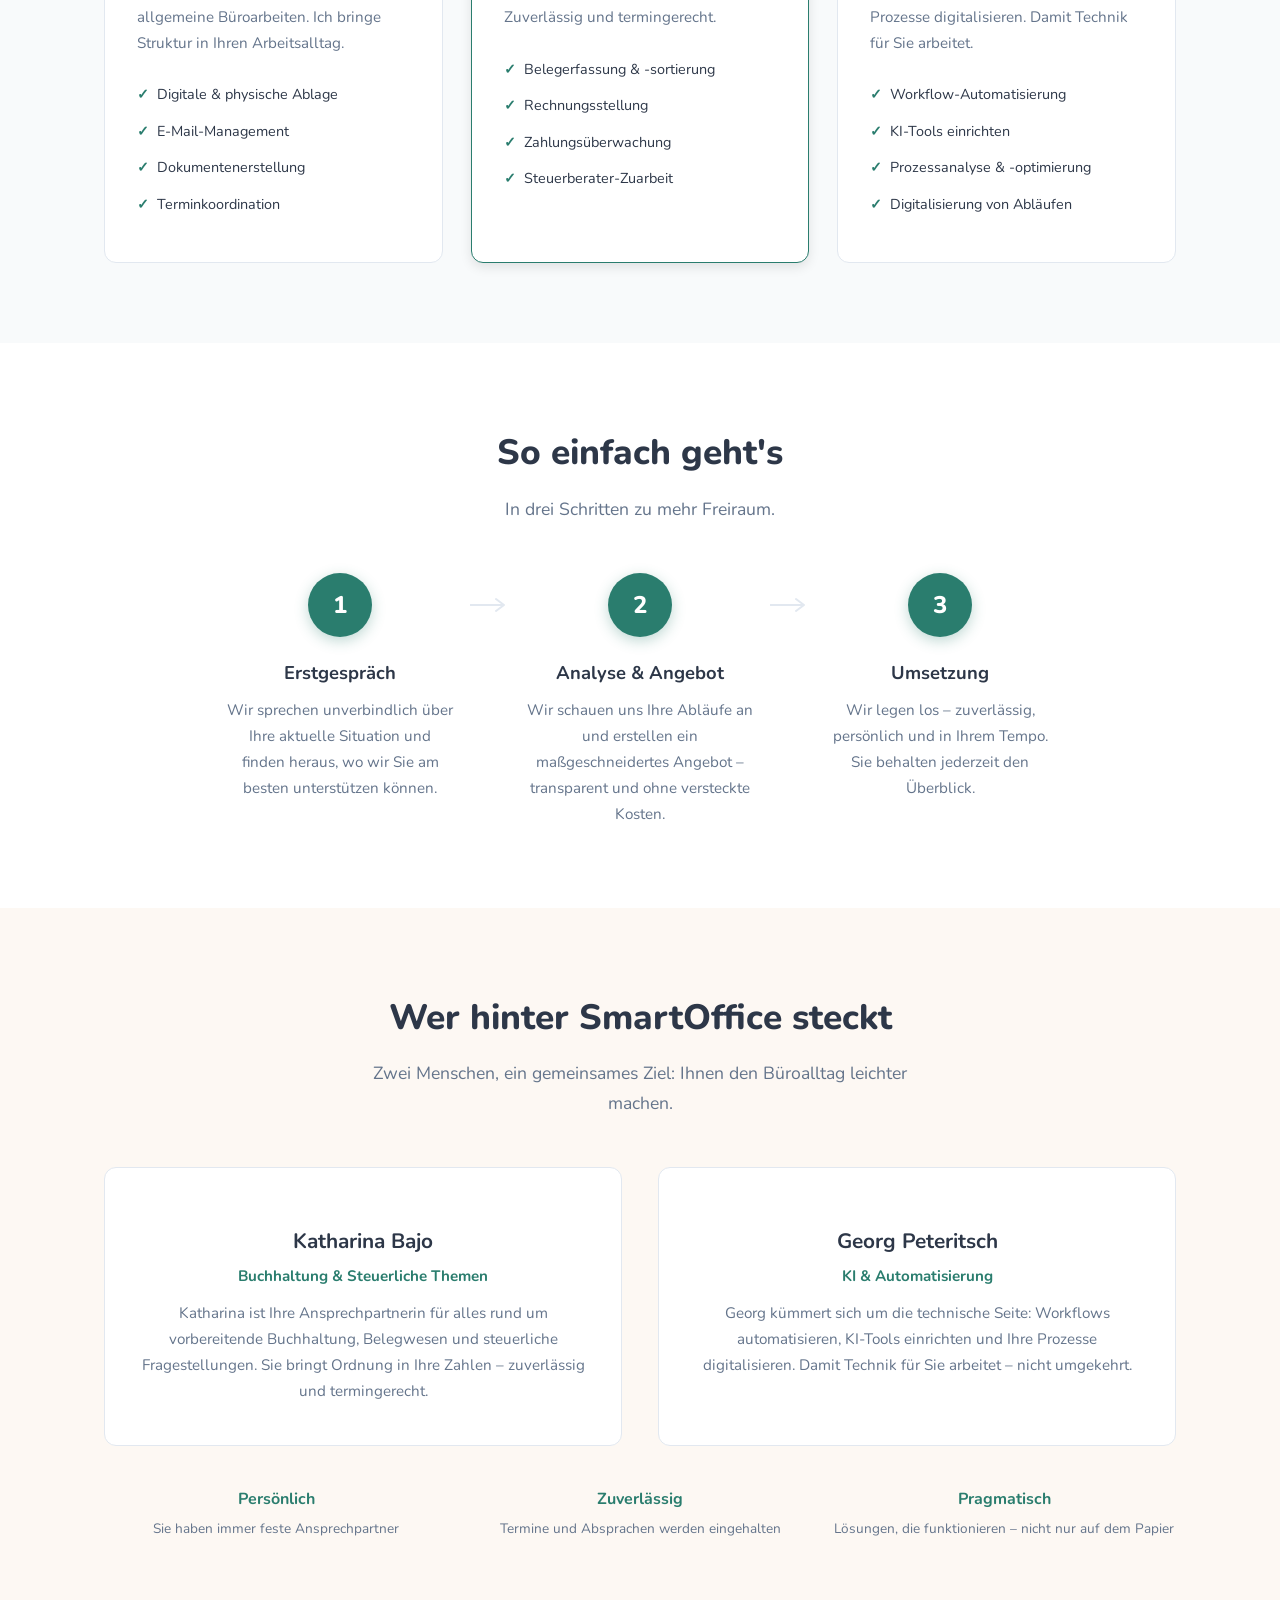
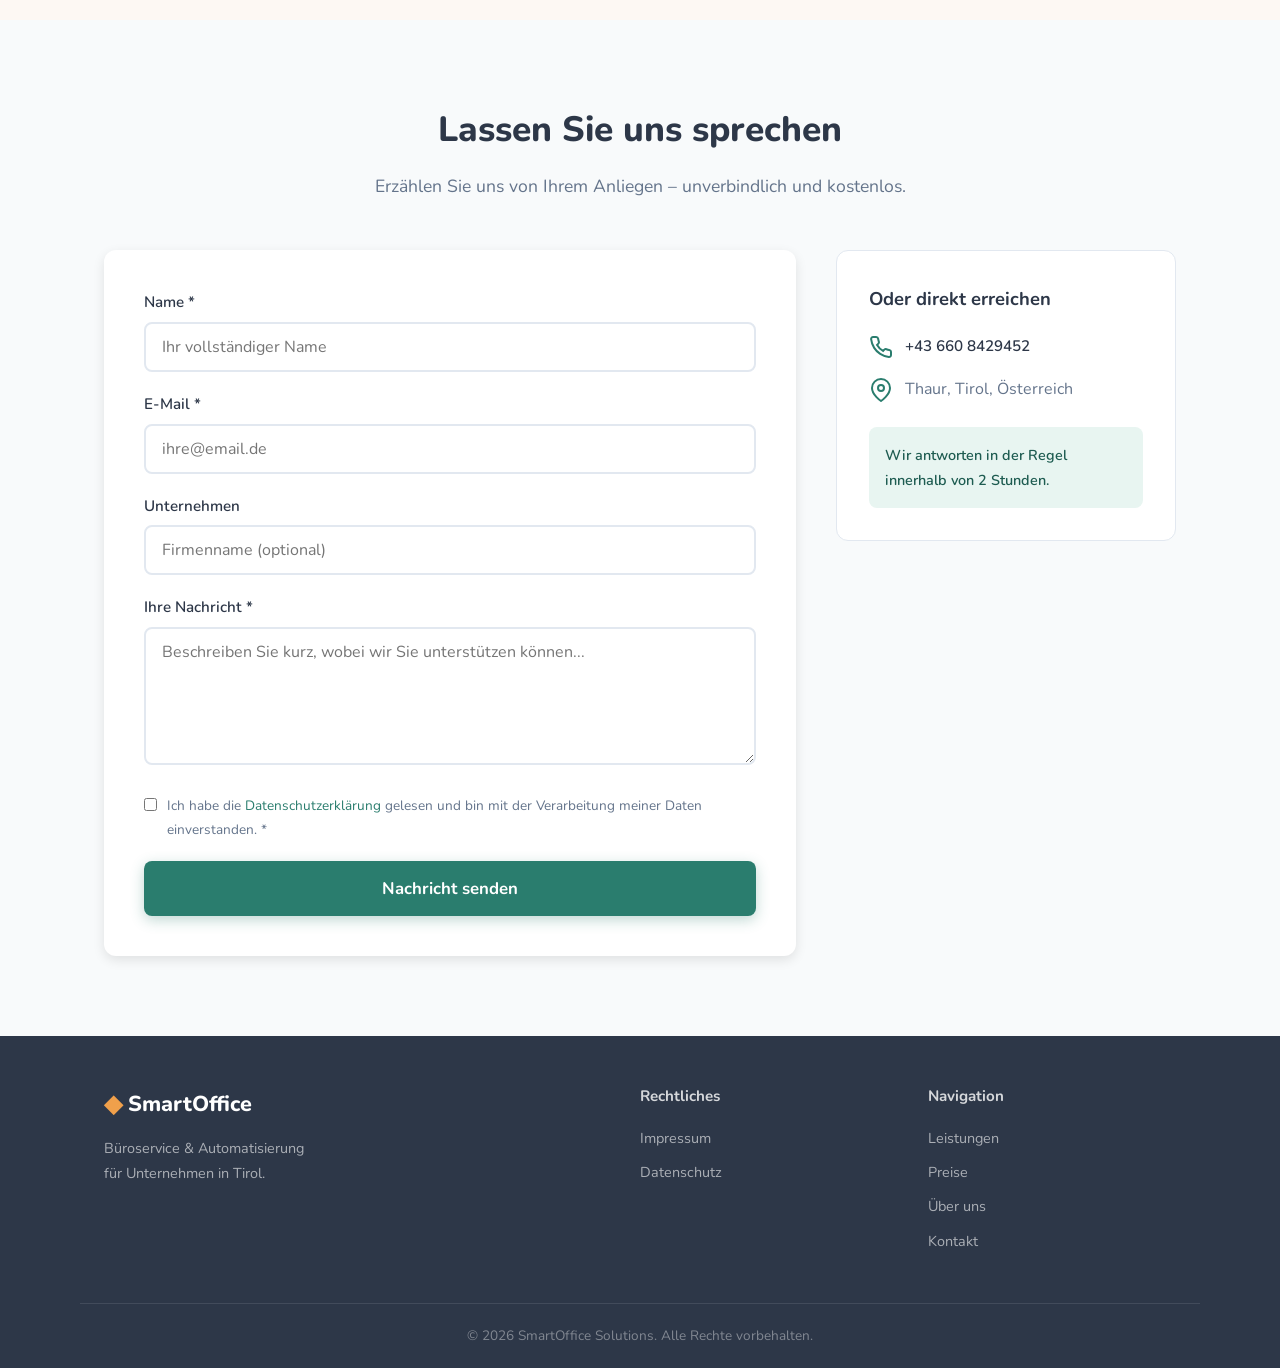
==== commit caf6d90d: "Preisseite hinzugefügt: Stundensätze, Monatspakete, FAQ - Neue preise.html mit Stundensätzen (65/70/" ====
--- a/index.html
+++ b/index.html
@@ -10,6 +10,7 @@
     <meta name="geo.placename" content="Thaur, Tirol">
     <meta name="geo.position" content="47.2906;11.4614">
     <meta name="ICBM" content="47.2906, 11.4614">
+    <meta name="google-site-verification" content="xEhPcKc_7F5gDd3uY1U8Ong71H8l12ybWCNlMWuiL00" />
     <link rel="canonical" href="https://smartoffice-solutions.at">
     <meta property="og:title" content="Büroservice & KI-Automatisierung in Tirol | SmartOffice Solutions">
     <meta property="og:description" content="Weniger Bürochaos, mehr Zeit für Ihr Geschäft. Büroorganisation, Buchhaltung und KI-Automatisierung in Tirol – aus einer Hand.">
@@ -36,7 +37,7 @@
             </button>
             <ul class="nav-links" id="navLinks">
                 <li><a href="#leistungen">Leistungen</a></li>
-                <li><a href="#ablauf">So funktioniert's</a></li>
+                <li><a href="preise.html">Preise</a></li>
                 <li><a href="#ueber">Über uns</a></li>
                 <li><a href="#kontakt" class="nav-cta">Kontakt aufnehmen</a></li>
             </ul>
@@ -300,7 +301,7 @@
             <div class="footer-links">
                 <h4>Navigation</h4>
                 <a href="#leistungen">Leistungen</a>
-                <a href="#ablauf">So funktioniert's</a>
+                <a href="preise.html">Preise</a>
                 <a href="#ueber">Über uns</a>
                 <a href="#kontakt">Kontakt</a>
             </div>
--- a/css/style.css
+++ b/css/style.css
@@ -871,3 +871,329 @@
         transform: translateY(0);
     }
 }
+
+/* ========================================
+   Preisseite
+   ======================================== */
+
+/* --- Page Hero (Unterseiten) --- */
+.page-hero {
+    padding: 140px 0 60px;
+    background: linear-gradient(135deg, var(--color-bg-soft) 0%, var(--color-primary-light) 50%, var(--color-bg-warm) 100%);
+    text-align: center;
+}
+
+.page-hero h1 {
+    font-size: clamp(1.8rem, 4.5vw, 2.8rem);
+    font-weight: 800;
+    line-height: 1.2;
+    margin-bottom: 16px;
+}
+
+.page-hero .hero-subtitle {
+    max-width: 560px;
+    margin: 0 auto;
+}
+
+/* --- Nav active link --- */
+.nav-links a.active {
+    color: var(--color-primary);
+}
+
+/* --- Stundensätze --- */
+.hourly-rates {
+    padding: 80px 0;
+    background: var(--color-bg);
+}
+
+.rates-grid {
+    display: grid;
+    grid-template-columns: repeat(3, 1fr);
+    gap: 28px;
+}
+
+.rate-card {
+    text-align: center;
+    padding: 36px 28px;
+    border-radius: var(--radius);
+    background: var(--color-bg-soft);
+    border: 1px solid var(--color-border);
+    transition: all var(--transition);
+}
+
+.rate-card:hover {
+    transform: translateY(-4px);
+    box-shadow: var(--shadow-md);
+}
+
+.rate-icon {
+    color: var(--color-primary);
+    margin-bottom: 16px;
+}
+
+.rate-card h3 {
+    font-size: 1.1rem;
+    margin-bottom: 12px;
+}
+
+.rate-price {
+    font-size: 2.2rem;
+    font-weight: 800;
+    color: var(--color-primary);
+    margin-bottom: 12px;
+}
+
+.rate-price span {
+    font-size: 1rem;
+    font-weight: 600;
+    color: var(--color-text-light);
+}
+
+.rate-card p {
+    color: var(--color-text-light);
+    font-size: 0.9rem;
+}
+
+.rates-note {
+    text-align: center;
+    color: var(--color-text-light);
+    font-size: 0.9rem;
+    margin-top: 32px;
+}
+
+/* --- Monatspakete --- */
+.packages {
+    padding: 80px 0;
+    background: var(--color-bg-soft);
+}
+
+.packages-grid {
+    display: grid;
+    grid-template-columns: repeat(3, 1fr);
+    gap: 28px;
+    align-items: start;
+}
+
+.package-card {
+    background: var(--color-bg);
+    border-radius: var(--radius);
+    border: 1px solid var(--color-border);
+    overflow: hidden;
+    transition: all var(--transition);
+    position: relative;
+    display: flex;
+    flex-direction: column;
+}
+
+.package-card:hover {
+    transform: translateY(-4px);
+    box-shadow: var(--shadow-lg);
+}
+
+.package-card.featured {
+    border-color: var(--color-primary);
+    box-shadow: var(--shadow-md);
+}
+
+.package-badge {
+    position: absolute;
+    top: 0;
+    right: 24px;
+    background: var(--color-accent);
+    color: #fff;
+    font-size: 0.8rem;
+    font-weight: 700;
+    padding: 6px 16px;
+    border-radius: 0 0 8px 8px;
+}
+
+.package-header {
+    padding: 36px 32px 24px;
+    text-align: center;
+    border-bottom: 1px solid var(--color-border);
+}
+
+.package-header h3 {
+    font-size: 1.4rem;
+    margin-bottom: 4px;
+}
+
+.package-for {
+    color: var(--color-text-light);
+    font-size: 0.9rem;
+    margin-bottom: 16px;
+}
+
+.package-price {
+    font-size: 2.8rem;
+    font-weight: 800;
+    color: var(--color-text);
+}
+
+.package-card.featured .package-price {
+    color: var(--color-primary);
+}
+
+.package-price span {
+    font-size: 1rem;
+    font-weight: 600;
+    color: var(--color-text-light);
+}
+
+.package-features {
+    list-style: none;
+    padding: 24px 32px;
+    flex-grow: 1;
+}
+
+.package-features li {
+    padding: 8px 0;
+    font-size: 0.95rem;
+    display: flex;
+    align-items: center;
+    gap: 10px;
+}
+
+.package-features li::before {
+    flex-shrink: 0;
+    font-weight: 700;
+    font-size: 0.85rem;
+    width: 20px;
+    text-align: center;
+}
+
+.package-features li.included::before {
+    content: '\2713';
+    color: var(--color-primary);
+}
+
+.package-features li.not-included {
+    color: var(--color-text-light);
+    opacity: 0.5;
+}
+
+.package-features li.not-included::before {
+    content: '\2717';
+    color: var(--color-text-light);
+}
+
+.btn-package {
+    margin: 0 32px 32px;
+    text-align: center;
+}
+
+/* --- FAQ --- */
+.faq {
+    padding: 80px 0;
+    background: var(--color-bg);
+}
+
+.faq-list {
+    max-width: 720px;
+    margin: 0 auto;
+}
+
+.faq-item {
+    border-bottom: 1px solid var(--color-border);
+}
+
+.faq-question {
+    width: 100%;
+    display: flex;
+    align-items: center;
+    justify-content: space-between;
+    gap: 16px;
+    padding: 20px 0;
+    background: none;
+    border: none;
+    font-family: inherit;
+    font-size: 1.05rem;
+    font-weight: 700;
+    color: var(--color-text);
+    cursor: pointer;
+    text-align: left;
+    transition: color var(--transition);
+}
+
+.faq-question:hover {
+    color: var(--color-primary);
+}
+
+.faq-chevron {
+    flex-shrink: 0;
+    transition: transform var(--transition);
+}
+
+.faq-item.open .faq-chevron {
+    transform: rotate(180deg);
+}
+
+.faq-answer {
+    max-height: 0;
+    overflow: hidden;
+    transition: max-height 0.3s ease, padding 0.3s ease;
+}
+
+.faq-item.open .faq-answer {
+    max-height: 200px;
+}
+
+.faq-answer p {
+    padding-bottom: 20px;
+    color: var(--color-text-light);
+    font-size: 0.95rem;
+    line-height: 1.7;
+}
+
+/* --- CTA Section --- */
+.cta-section {
+    padding: 80px 0;
+    background: linear-gradient(135deg, var(--color-primary) 0%, var(--color-primary-dark) 100%);
+    text-align: center;
+}
+
+.cta-content h2 {
+    color: #fff;
+    font-size: clamp(1.6rem, 3.5vw, 2.2rem);
+    margin-bottom: 16px;
+}
+
+.cta-content p {
+    color: rgba(255, 255, 255, 0.85);
+    font-size: 1.1rem;
+    max-width: 520px;
+    margin: 0 auto 32px;
+}
+
+.cta-section .btn-primary {
+    background: #fff;
+    color: var(--color-primary);
+    box-shadow: 0 4px 14px rgba(0, 0, 0, 0.15);
+}
+
+.cta-section .btn-primary:hover {
+    background: var(--color-bg-soft);
+    color: var(--color-primary-dark);
+    transform: translateY(-2px);
+}
+
+/* --- Preisseite Responsive --- */
+@media (max-width: 900px) {
+    .rates-grid,
+    .packages-grid {
+        grid-template-columns: 1fr;
+        max-width: 420px;
+        margin-left: auto;
+        margin-right: auto;
+    }
+}
+
+@media (max-width: 768px) {
+    .page-hero {
+        padding: 120px 0 48px;
+    }
+
+    .page-hero h1 {
+        font-size: 1.6rem;
+    }
+}
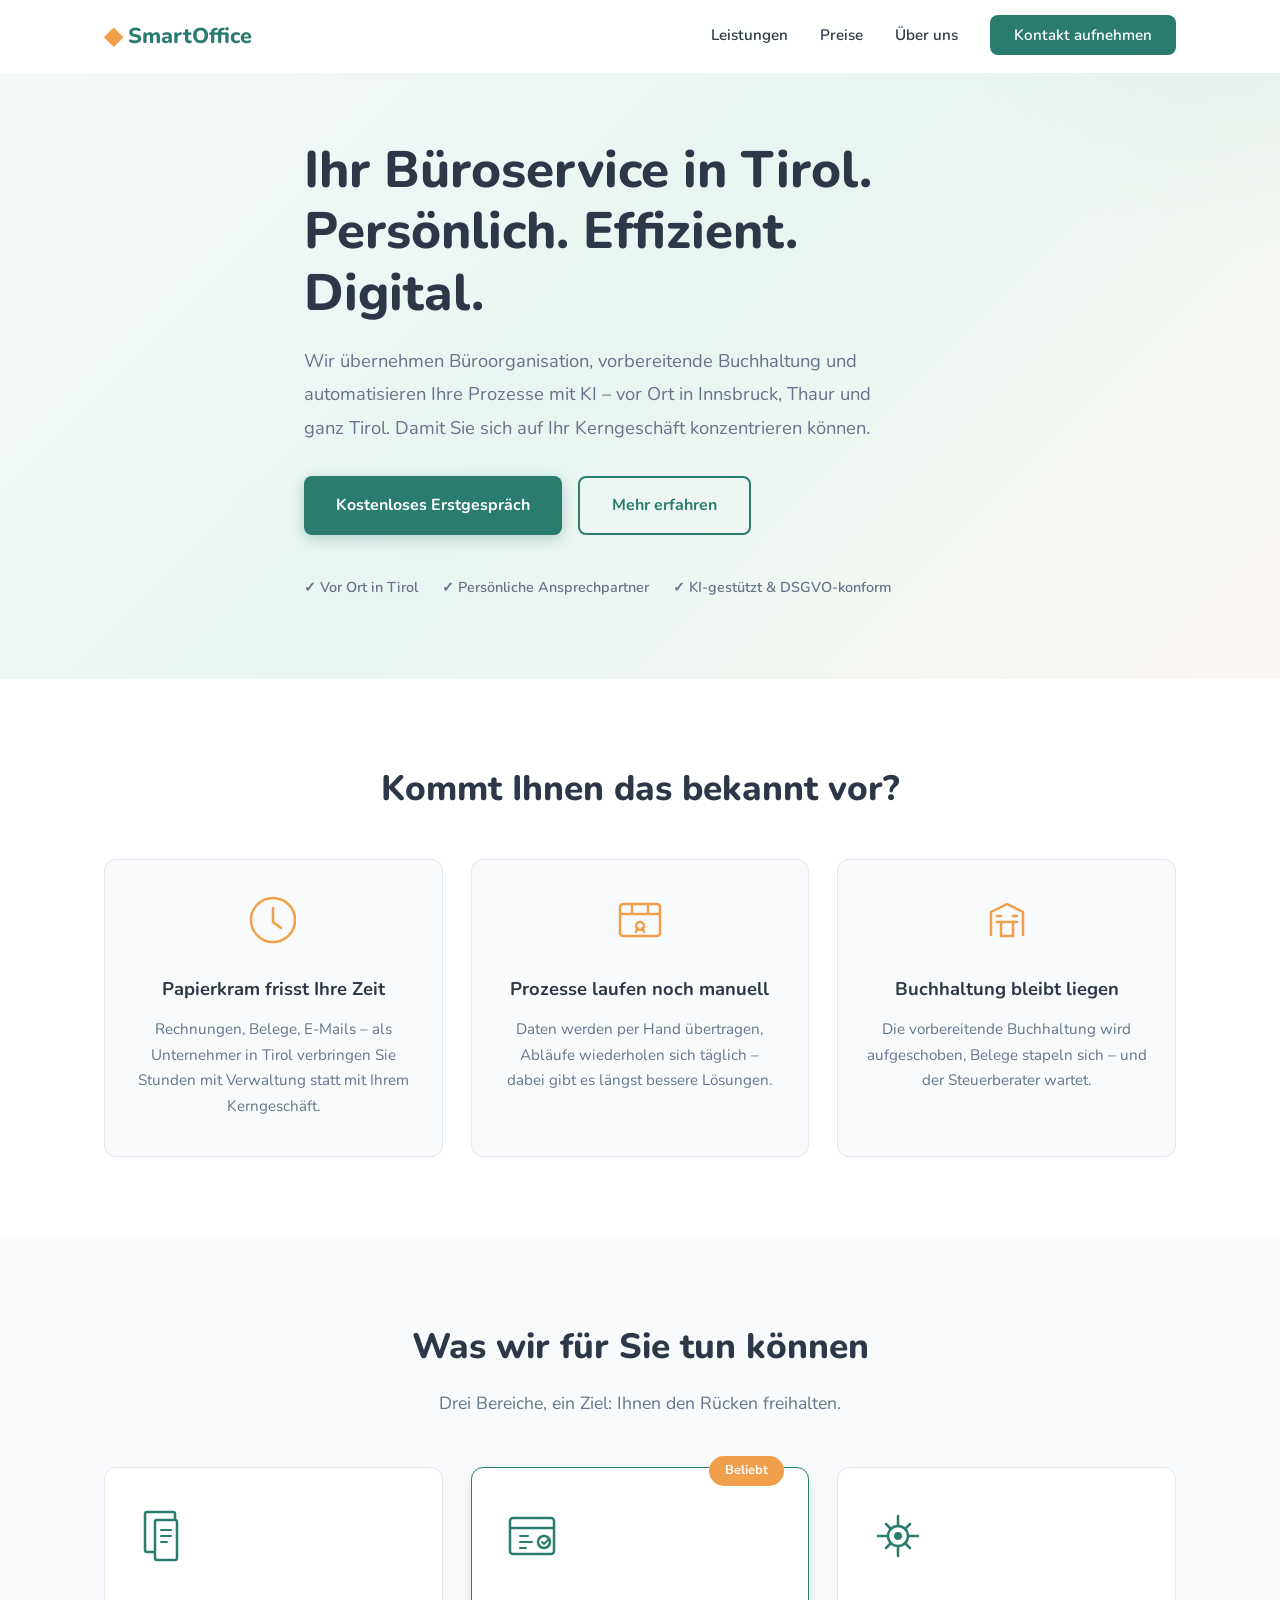
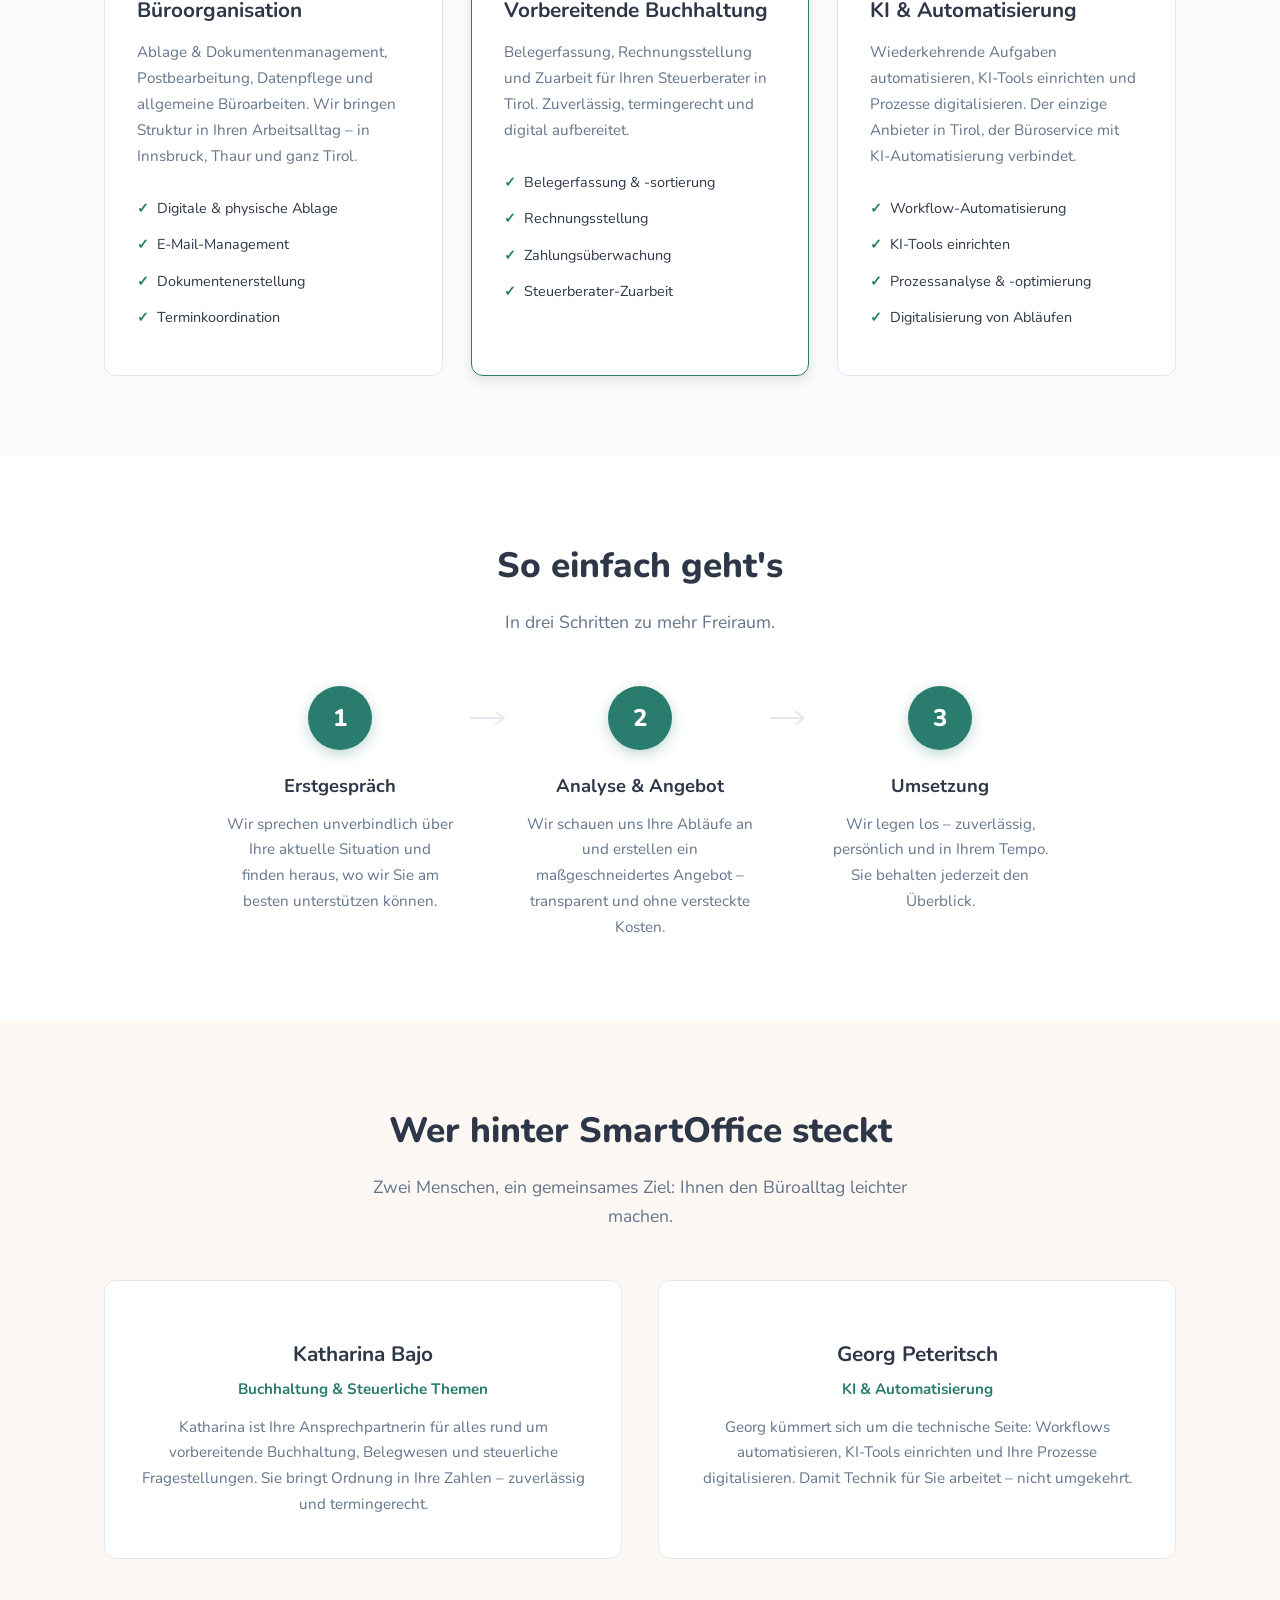
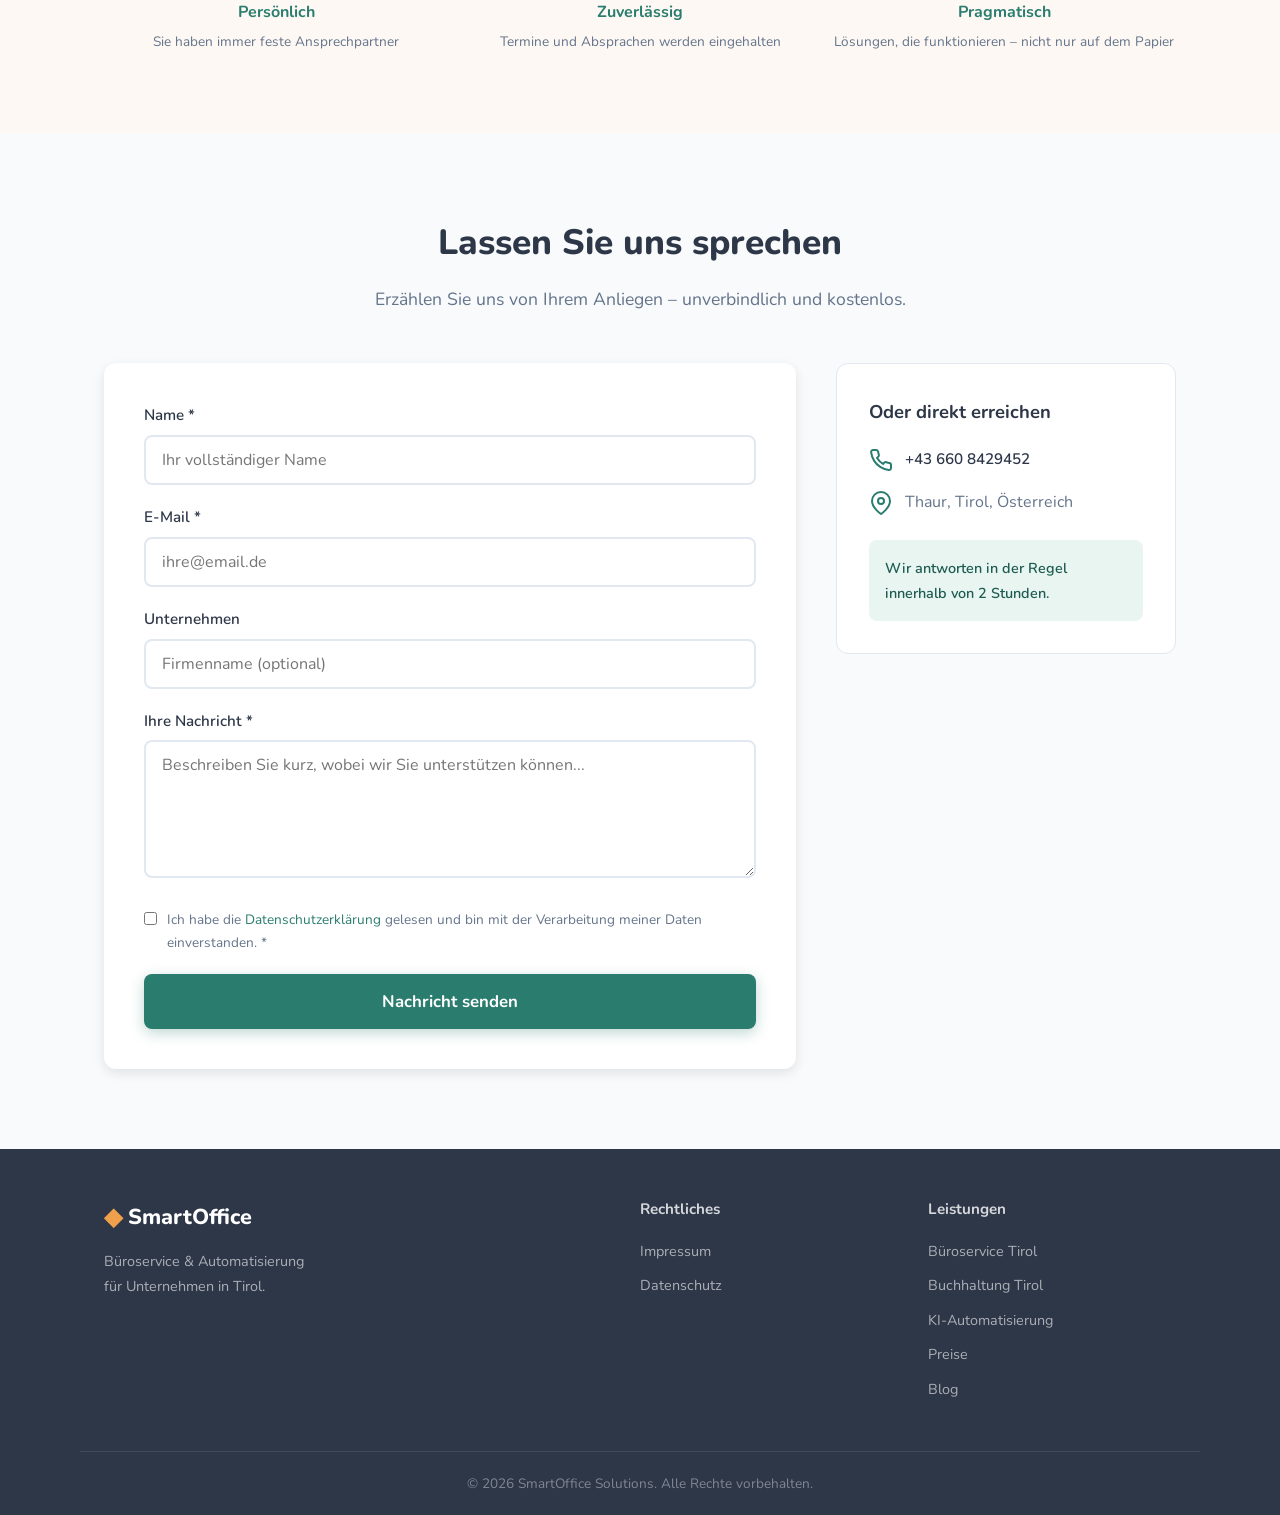
==== commit b93b5294: "SEO-Erweiterung: Service-Unterseiten, Blog und Text-Optimierung - Landing Page: Neue Headline mit lo" ====
--- a/index.html
+++ b/index.html
@@ -47,16 +47,16 @@
     <!-- Hero -->
     <header class="hero" id="hero">
         <div class="container hero-content">
-            <h1>Weniger Bürochaos.<br>Mehr Zeit für Ihr Geschäft.</h1>
-            <p class="hero-subtitle">Wir übernehmen Ihre Büroarbeit, bringen Ordnung in die Buchhaltung und automatisieren wiederkehrende Aufgaben – persönlich, vor Ort in Tirol und für Unternehmen in Innsbruck und Umgebung.</p>
+            <h1>Ihr Büroservice in Tirol.<br>Persönlich. Effizient. Digital.</h1>
+            <p class="hero-subtitle">Wir übernehmen Büroorganisation, vorbereitende Buchhaltung und automatisieren Ihre Prozesse mit KI – vor Ort in Innsbruck, Thaur und ganz Tirol. Damit Sie sich auf Ihr Kerngeschäft konzentrieren können.</p>
             <div class="hero-buttons">
                 <a href="#kontakt" class="btn btn-primary">Kostenloses Erstgespräch</a>
                 <a href="#leistungen" class="btn btn-secondary">Mehr erfahren</a>
             </div>
             <div class="hero-trust">
-                <span>&#10003; Persönliche Betreuung</span>
-                <span>&#10003; Flexible Zusammenarbeit</span>
-                <span>&#10003; DSGVO-konform</span>
+                <span>&#10003; Vor Ort in Tirol</span>
+                <span>&#10003; Persönliche Ansprechpartner</span>
+                <span>&#10003; KI-gestützt & DSGVO-konform</span>
             </div>
         </div>
     </header>
@@ -74,7 +74,7 @@
                         </svg>
                     </div>
                     <h3>Papierkram frisst Ihre Zeit</h3>
-                    <p>Rechnungen, Belege, E-Mails – statt Ihr Geschäft voranzubringen, verbringen Sie Stunden mit Verwaltungsaufgaben.</p>
+                    <p>Rechnungen, Belege, E-Mails – als Unternehmer in Tirol verbringen Sie Stunden mit Verwaltung statt mit Ihrem Kerngeschäft.</p>
                 </div>
                 <div class="pain-card">
                     <div class="pain-icon">
@@ -118,7 +118,7 @@
                         </svg>
                     </div>
                     <h3>Büroorganisation</h3>
-                    <p>Ablage & Dokumentenmanagement, Postbearbeitung, Datenpflege und allgemeine Büroarbeiten. Ich bringe Struktur in Ihren Arbeitsalltag.</p>
+                    <p>Ablage & Dokumentenmanagement, Postbearbeitung, Datenpflege und allgemeine Büroarbeiten. Wir bringen Struktur in Ihren Arbeitsalltag – in Innsbruck, Thaur und ganz Tirol.</p>
                     <ul class="service-list">
                         <li>Digitale & physische Ablage</li>
                         <li>E-Mail-Management</li>
@@ -138,7 +138,7 @@
                         </svg>
                     </div>
                     <h3>Vorbereitende Buchhaltung</h3>
-                    <p>Belegerfassung, Rechnungsstellung und Zuarbeit für Ihren Steuerberater. Zuverlässig und termingerecht.</p>
+                    <p>Belegerfassung, Rechnungsstellung und Zuarbeit für Ihren Steuerberater in Tirol. Zuverlässig, termingerecht und digital aufbereitet.</p>
                     <ul class="service-list">
                         <li>Belegerfassung & -sortierung</li>
                         <li>Rechnungsstellung</li>
@@ -156,7 +156,7 @@
                         </svg>
                     </div>
                     <h3>KI & Automatisierung</h3>
-                    <p>Wiederkehrende Aufgaben automatisieren, KI-Tools einrichten und Prozesse digitalisieren. Damit Technik für Sie arbeitet.</p>
+                    <p>Wiederkehrende Aufgaben automatisieren, KI-Tools einrichten und Prozesse digitalisieren. Der einzige Anbieter in Tirol, der Büroservice mit KI-Automatisierung verbindet.</p>
                     <ul class="service-list">
                         <li>Workflow-Automatisierung</li>
                         <li>KI-Tools einrichten</li>
@@ -299,11 +299,12 @@
                 <a href="#datenschutz">Datenschutz</a>
             </div>
             <div class="footer-links">
-                <h4>Navigation</h4>
-                <a href="#leistungen">Leistungen</a>
+                <h4>Leistungen</h4>
+                <a href="bueroservice-tirol.html">Büroservice Tirol</a>
+                <a href="buchhaltung-tirol.html">Buchhaltung Tirol</a>
+                <a href="ki-automatisierung-tirol.html">KI-Automatisierung</a>
                 <a href="preise.html">Preise</a>
-                <a href="#ueber">Über uns</a>
-                <a href="#kontakt">Kontakt</a>
+                <a href="blog/">Blog</a>
             </div>
         </div>
         <div class="container footer-bottom">
--- a/css/style.css
+++ b/css/style.css
@@ -1177,6 +1177,207 @@
     transform: translateY(-2px);
 }
 
+/* --- Service Detail Pages --- */
+.service-detail {
+    padding: 80px 0;
+}
+
+.detail-content {
+    max-width: 760px;
+    margin: 0 auto;
+}
+
+.detail-content h2 {
+    font-size: clamp(1.4rem, 3vw, 1.8rem);
+    margin-bottom: 20px;
+}
+
+.detail-content h3 {
+    font-size: 1.2rem;
+    margin-top: 36px;
+    margin-bottom: 12px;
+}
+
+.detail-content p {
+    color: var(--color-text-light);
+    font-size: 1.05rem;
+    margin-bottom: 16px;
+    line-height: 1.8;
+}
+
+.detail-list {
+    list-style: none;
+    margin-bottom: 20px;
+}
+
+.detail-list li {
+    padding: 8px 0;
+    padding-left: 28px;
+    position: relative;
+    font-size: 1rem;
+    line-height: 1.6;
+}
+
+.detail-list li::before {
+    content: '\2713';
+    color: var(--color-primary);
+    font-weight: 700;
+    position: absolute;
+    left: 0;
+}
+
+.detail-cta {
+    margin-top: 48px;
+    padding: 40px;
+    background: var(--color-primary-light);
+    border-radius: var(--radius);
+    text-align: center;
+}
+
+.detail-cta h3 {
+    margin-top: 0;
+    font-size: 1.4rem;
+}
+
+.detail-cta p {
+    color: var(--color-text-light);
+    max-width: 480px;
+    margin: 0 auto 24px;
+}
+
+.detail-cta .btn {
+    margin: 0 8px;
+}
+
+/* --- Blog --- */
+.blog-grid {
+    display: grid;
+    grid-template-columns: repeat(auto-fill, minmax(320px, 1fr));
+    gap: 28px;
+}
+
+.blog-card {
+    background: var(--color-bg);
+    border-radius: var(--radius);
+    border: 1px solid var(--color-border);
+    overflow: hidden;
+    transition: all var(--transition);
+    text-decoration: none;
+    color: inherit;
+    display: block;
+}
+
+.blog-card:hover {
+    transform: translateY(-4px);
+    box-shadow: var(--shadow-md);
+    color: inherit;
+}
+
+.blog-card-content {
+    padding: 32px;
+}
+
+.blog-tag {
+    display: inline-block;
+    background: var(--color-primary-light);
+    color: var(--color-primary);
+    font-size: 0.8rem;
+    font-weight: 700;
+    padding: 4px 12px;
+    border-radius: 20px;
+    margin-bottom: 12px;
+}
+
+.blog-card h2 {
+    font-size: 1.2rem;
+    margin-bottom: 12px;
+    line-height: 1.4;
+}
+
+.blog-card p {
+    color: var(--color-text-light);
+    font-size: 0.95rem;
+    margin-bottom: 16px;
+}
+
+.blog-meta {
+    display: flex;
+    gap: 16px;
+    color: var(--color-text-light);
+    font-size: 0.85rem;
+}
+
+.blog-list {
+    padding: 80px 0;
+}
+
+/* Blog Article */
+.blog-header {
+    text-align: left;
+    max-width: 760px;
+}
+
+.blog-header h1 {
+    text-align: left;
+    margin-bottom: 16px;
+}
+
+.blog-back {
+    display: inline-block;
+    margin-bottom: 16px;
+    font-weight: 600;
+    font-size: 0.9rem;
+}
+
+.blog-article {
+    padding: 60px 0 80px;
+}
+
+.article-content {
+    max-width: 760px;
+    margin: 0 auto;
+}
+
+.article-lead {
+    font-size: 1.15rem;
+    color: var(--color-text);
+    font-weight: 600;
+    line-height: 1.8;
+    margin-bottom: 32px;
+}
+
+.article-content h2 {
+    font-size: 1.5rem;
+    margin-top: 40px;
+    margin-bottom: 16px;
+}
+
+.article-content h3 {
+    font-size: 1.15rem;
+    margin-top: 28px;
+    margin-bottom: 10px;
+}
+
+.article-content p {
+    color: var(--color-text-light);
+    font-size: 1.05rem;
+    line-height: 1.8;
+    margin-bottom: 16px;
+}
+
+.article-content ul,
+.article-content ol {
+    margin-bottom: 20px;
+    padding-left: 24px;
+}
+
+.article-content li {
+    padding: 4px 0;
+    font-size: 1rem;
+    line-height: 1.7;
+    color: var(--color-text-light);
+}
+
 /* --- Preisseite Responsive --- */
 @media (max-width: 900px) {
     .rates-grid,
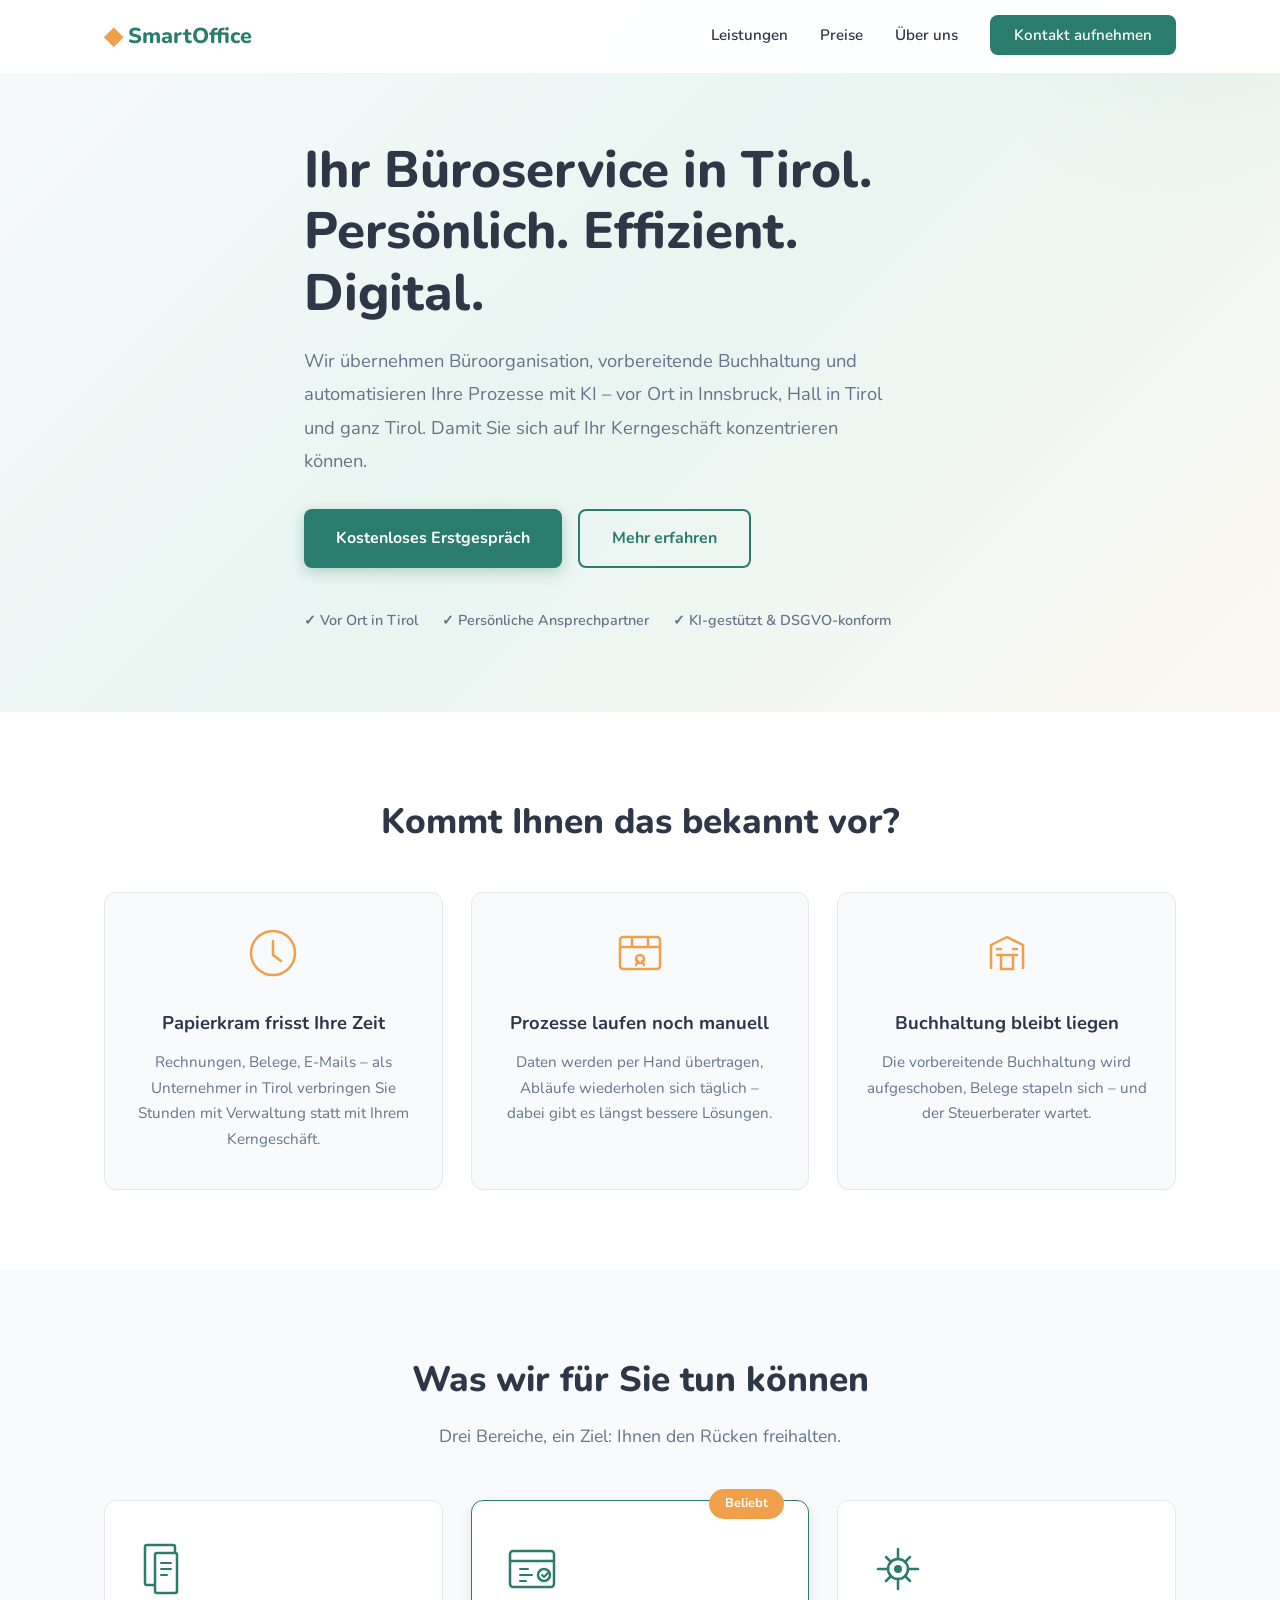
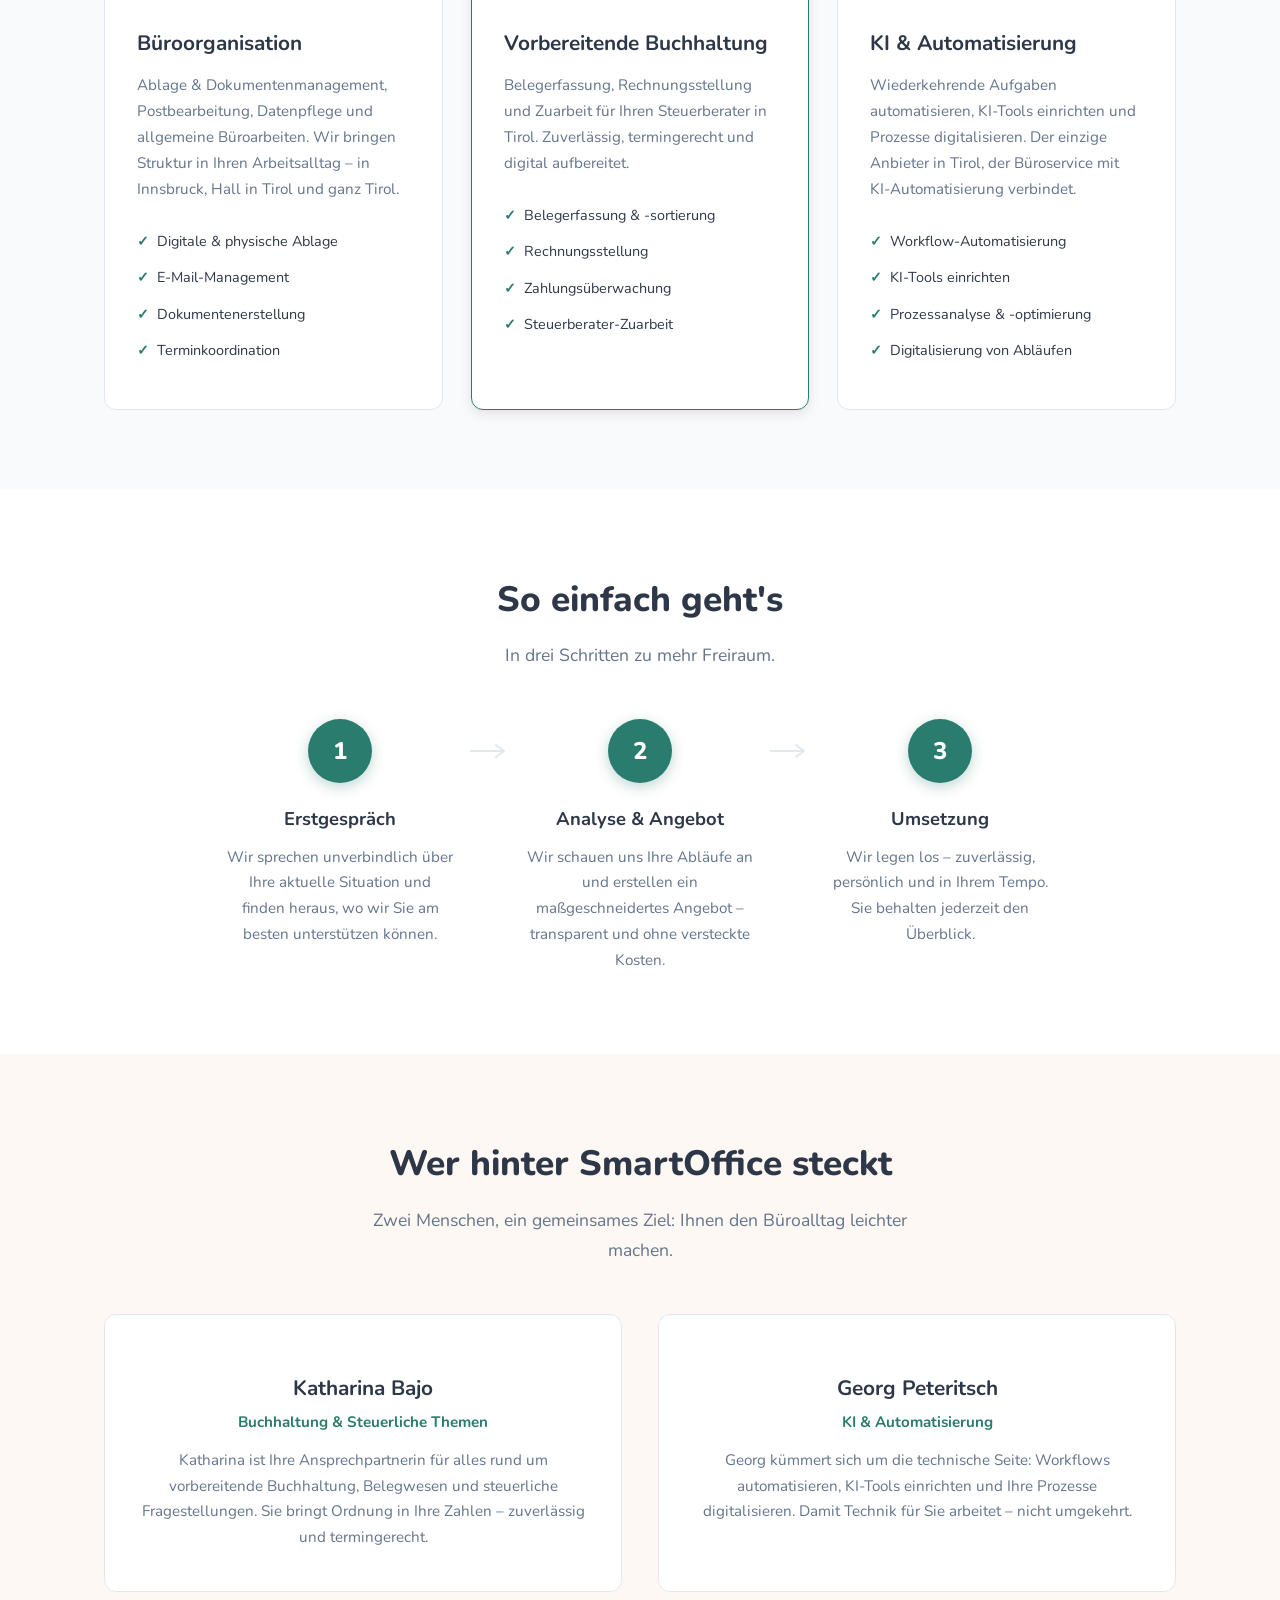
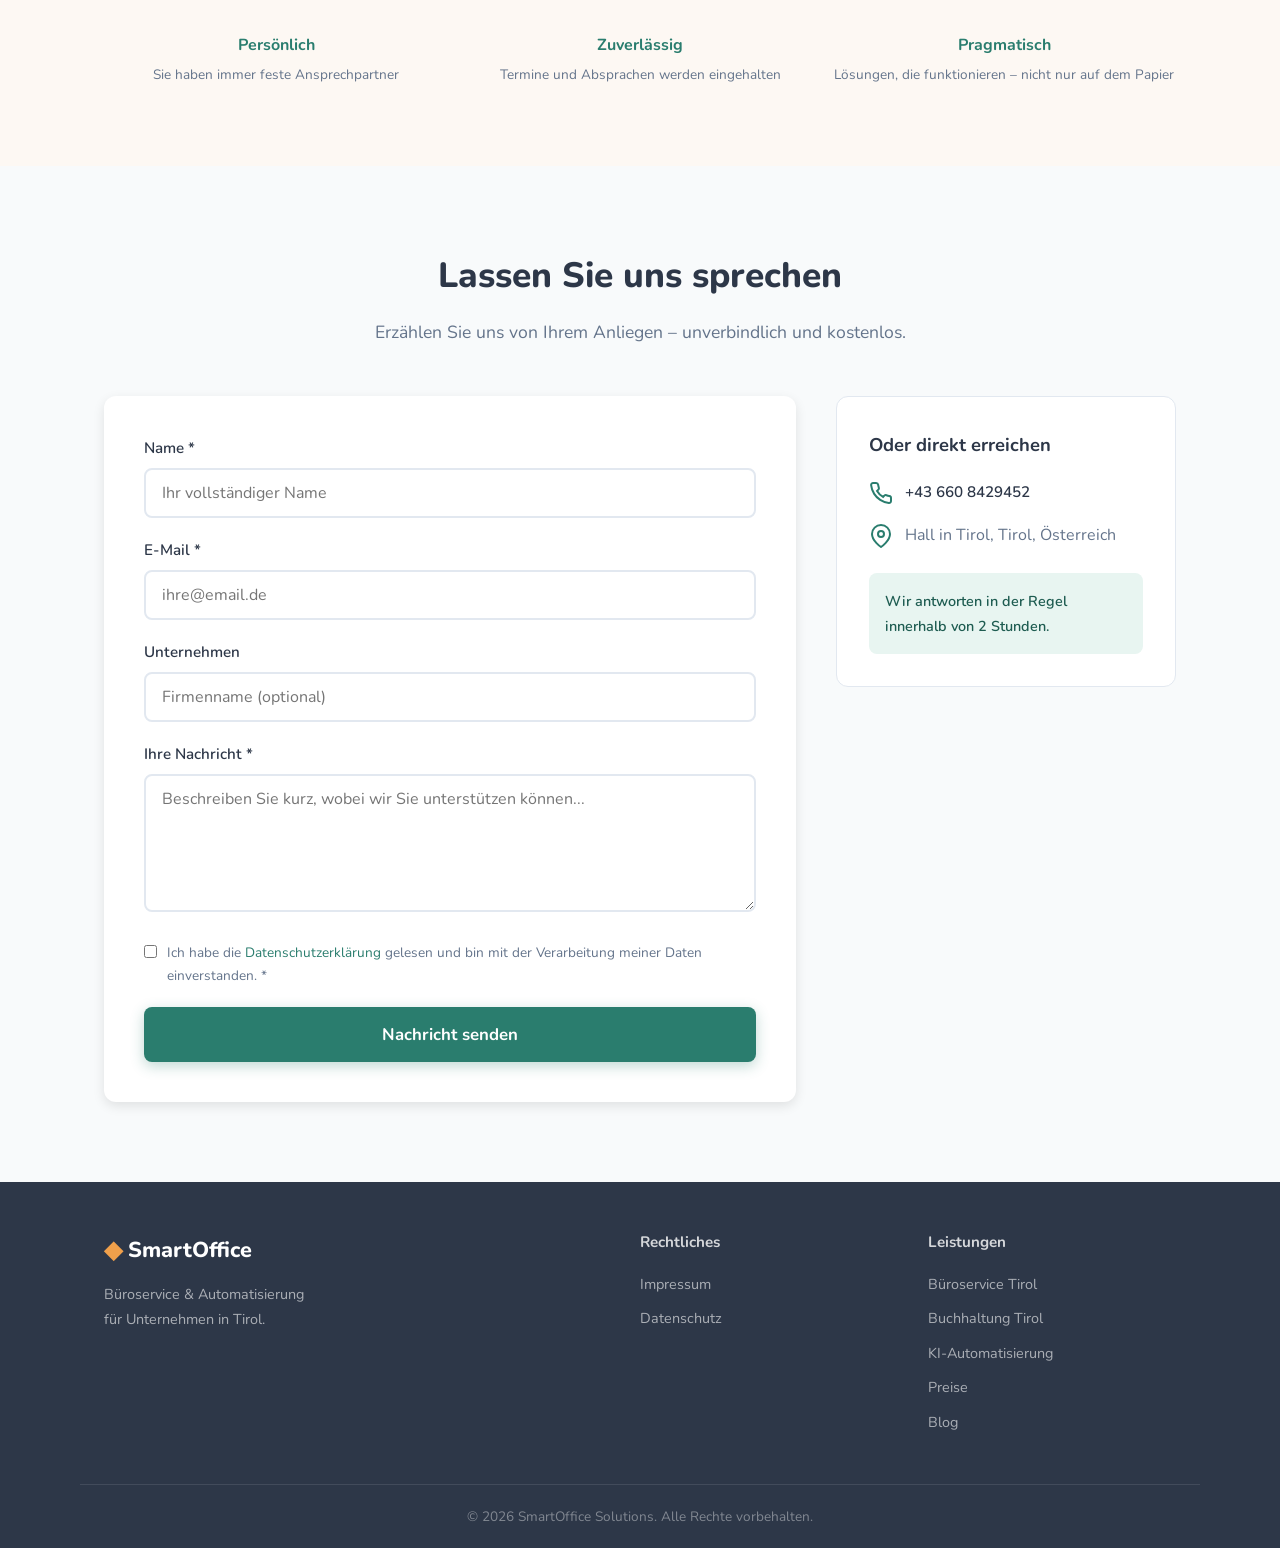
==== commit df1fad38: "Standort von Thaur auf Hall in Tirol geändert Co-Authored-By: Claude Opus 4.6 (1M context) <noreply@" ====
--- a/index.html
+++ b/index.html
@@ -4,12 +4,12 @@
     <meta charset="UTF-8">
     <meta name="viewport" content="width=device-width, initial-scale=1.0">
     <title>Büroservice & KI-Automatisierung in Tirol | SmartOffice Solutions Innsbruck</title>
-    <meta name="description" content="Büroservice in Tirol: Vorbereitende Buchhaltung, Büroorganisation und KI-Automatisierung für Unternehmen in Innsbruck, Thaur und Umgebung. Persönlich, zuverlässig, effizient.">
+    <meta name="description" content="Büroservice in Tirol: Vorbereitende Buchhaltung, Büroorganisation und KI-Automatisierung für Unternehmen in Innsbruck, Hall in Tirol und Umgebung. Persönlich, zuverlässig, effizient.">
     <meta name="keywords" content="Büroservice Tirol, Büroservice Innsbruck, vorbereitende Buchhaltung Tirol, KI Automatisierung Tirol, Büroorganisation Innsbruck, virtuelle Assistenz Tirol, Prozessoptimierung KMU Österreich">
     <meta name="geo.region" content="AT-7">
-    <meta name="geo.placename" content="Thaur, Tirol">
-    <meta name="geo.position" content="47.2906;11.4614">
-    <meta name="ICBM" content="47.2906, 11.4614">
+    <meta name="geo.placename" content="Hall in Tirol, Tirol">
+    <meta name="geo.position" content="47.2814;11.5086">
+    <meta name="ICBM" content="47.2814, 11.5086">
     <meta name="google-site-verification" content="xEhPcKc_7F5gDd3uY1U8Ong71H8l12ybWCNlMWuiL00" />
     <link rel="canonical" href="https://smartoffice-solutions.at">
     <meta property="og:title" content="Büroservice & KI-Automatisierung in Tirol | SmartOffice Solutions">
@@ -48,7 +48,7 @@
     <header class="hero" id="hero">
         <div class="container hero-content">
             <h1>Ihr Büroservice in Tirol.<br>Persönlich. Effizient. Digital.</h1>
-            <p class="hero-subtitle">Wir übernehmen Büroorganisation, vorbereitende Buchhaltung und automatisieren Ihre Prozesse mit KI – vor Ort in Innsbruck, Thaur und ganz Tirol. Damit Sie sich auf Ihr Kerngeschäft konzentrieren können.</p>
+            <p class="hero-subtitle">Wir übernehmen Büroorganisation, vorbereitende Buchhaltung und automatisieren Ihre Prozesse mit KI – vor Ort in Innsbruck, Hall in Tirol und ganz Tirol. Damit Sie sich auf Ihr Kerngeschäft konzentrieren können.</p>
             <div class="hero-buttons">
                 <a href="#kontakt" class="btn btn-primary">Kostenloses Erstgespräch</a>
                 <a href="#leistungen" class="btn btn-secondary">Mehr erfahren</a>
@@ -118,7 +118,7 @@
                         </svg>
                     </div>
                     <h3>Büroorganisation</h3>
-                    <p>Ablage & Dokumentenmanagement, Postbearbeitung, Datenpflege und allgemeine Büroarbeiten. Wir bringen Struktur in Ihren Arbeitsalltag – in Innsbruck, Thaur und ganz Tirol.</p>
+                    <p>Ablage & Dokumentenmanagement, Postbearbeitung, Datenpflege und allgemeine Büroarbeiten. Wir bringen Struktur in Ihren Arbeitsalltag – in Innsbruck, Hall in Tirol und ganz Tirol.</p>
                     <ul class="service-list">
                         <li>Digitale & physische Ablage</li>
                         <li>E-Mail-Management</li>
@@ -275,7 +275,7 @@
                         </div>
                         <div class="contact-detail">
                             <svg width="24" height="24" viewBox="0 0 24 24" fill="none"><path d="M21 10c0 7-9 13-9 13s-9-6-9-13a9 9 0 0118 0z" stroke="currentColor" stroke-width="2"/><circle cx="12" cy="10" r="3" stroke="currentColor" stroke-width="2"/></svg>
-                            <span>Thaur, Tirol, Österreich</span>
+                            <span>Hall in Tirol, Tirol, Österreich</span>
                         </div>
                         <p class="response-note">Wir antworten in der Regel innerhalb von 2 Stunden.</p>
                     </div>
@@ -323,14 +323,14 @@
         "telephone": "+436608429452",
         "address": {
             "@type": "PostalAddress",
-            "addressLocality": "Thaur",
+            "addressLocality": "Hall in Tirol",
             "addressRegion": "Tirol",
             "addressCountry": "AT"
         },
         "geo": {
             "@type": "GeoCoordinates",
-            "latitude": 47.2906,
-            "longitude": 11.4614
+            "latitude": 47.2814,
+            "longitude": 11.5086
         },
         "areaServed": [
             {
@@ -343,7 +343,7 @@
             },
             {
                 "@type": "City",
-                "name": "Thaur"
+                "name": "Hall in Tirol"
             }
         ],
         "serviceType": [
